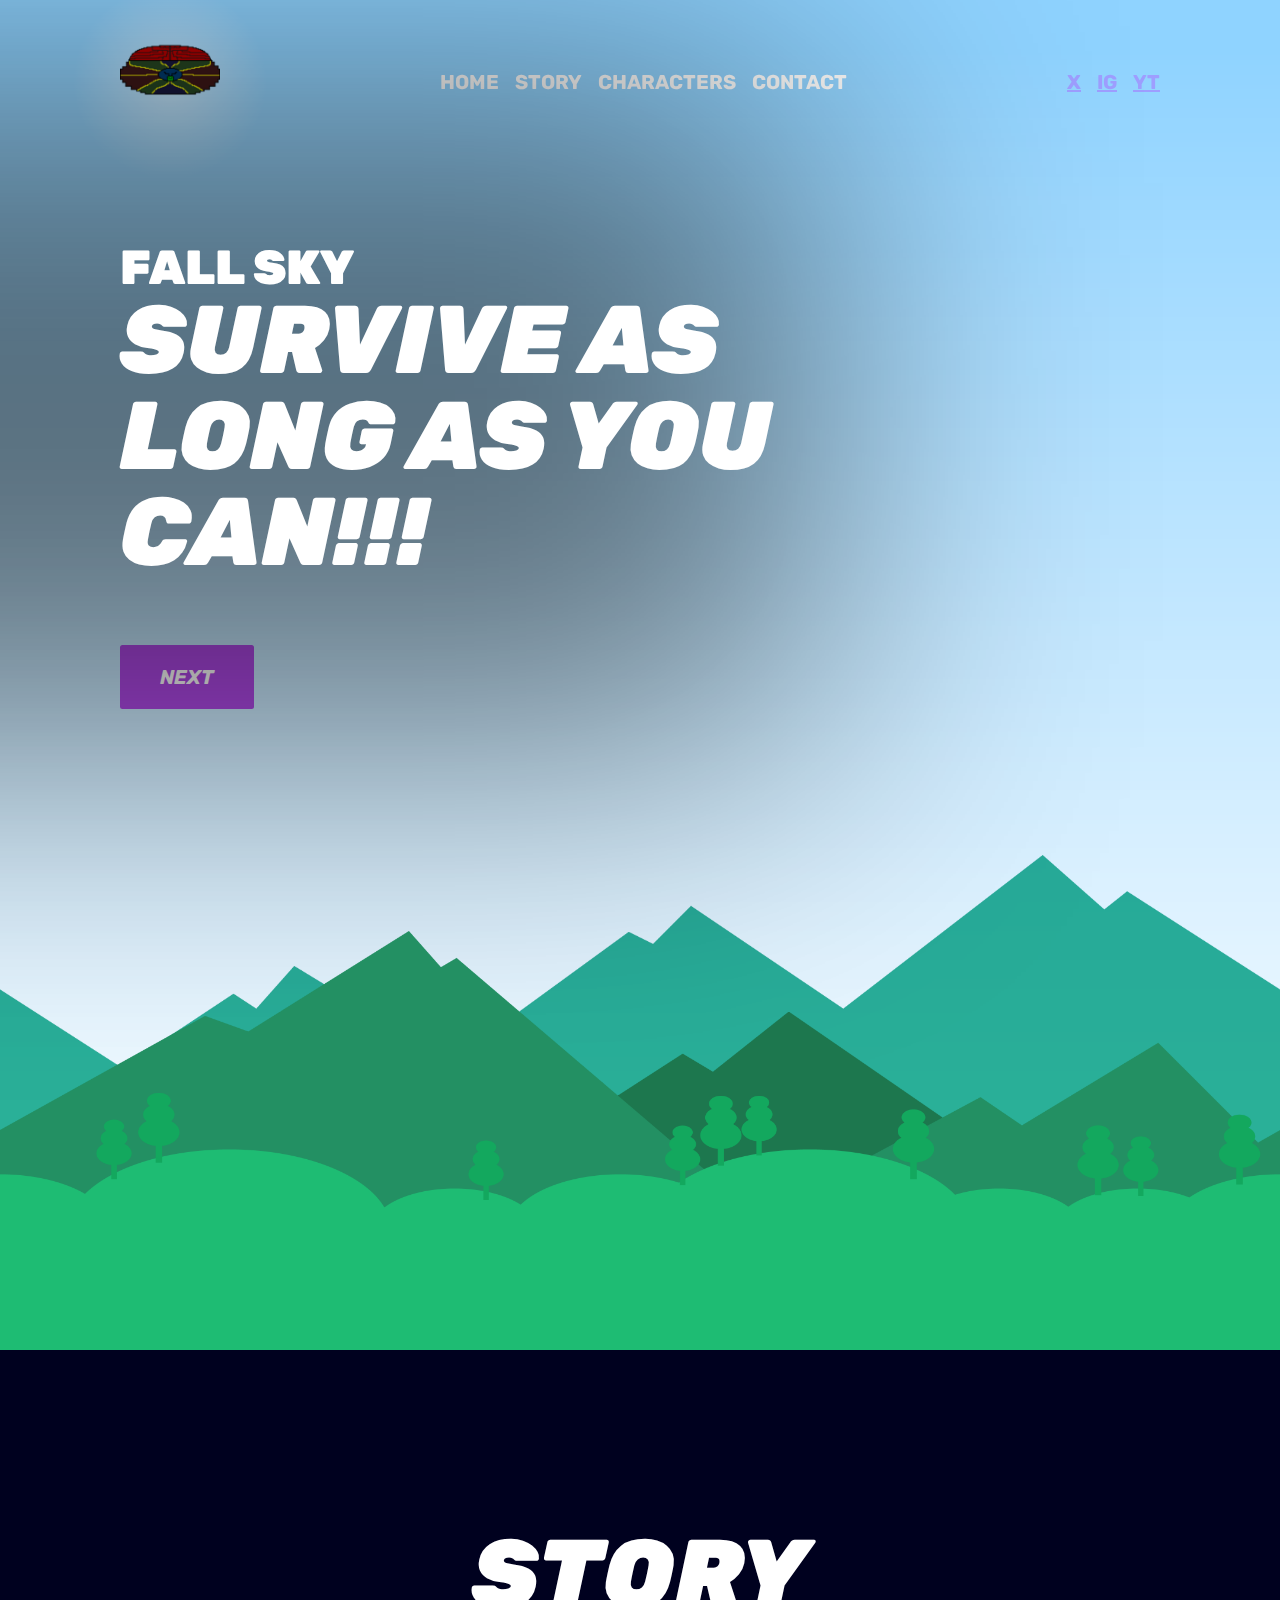
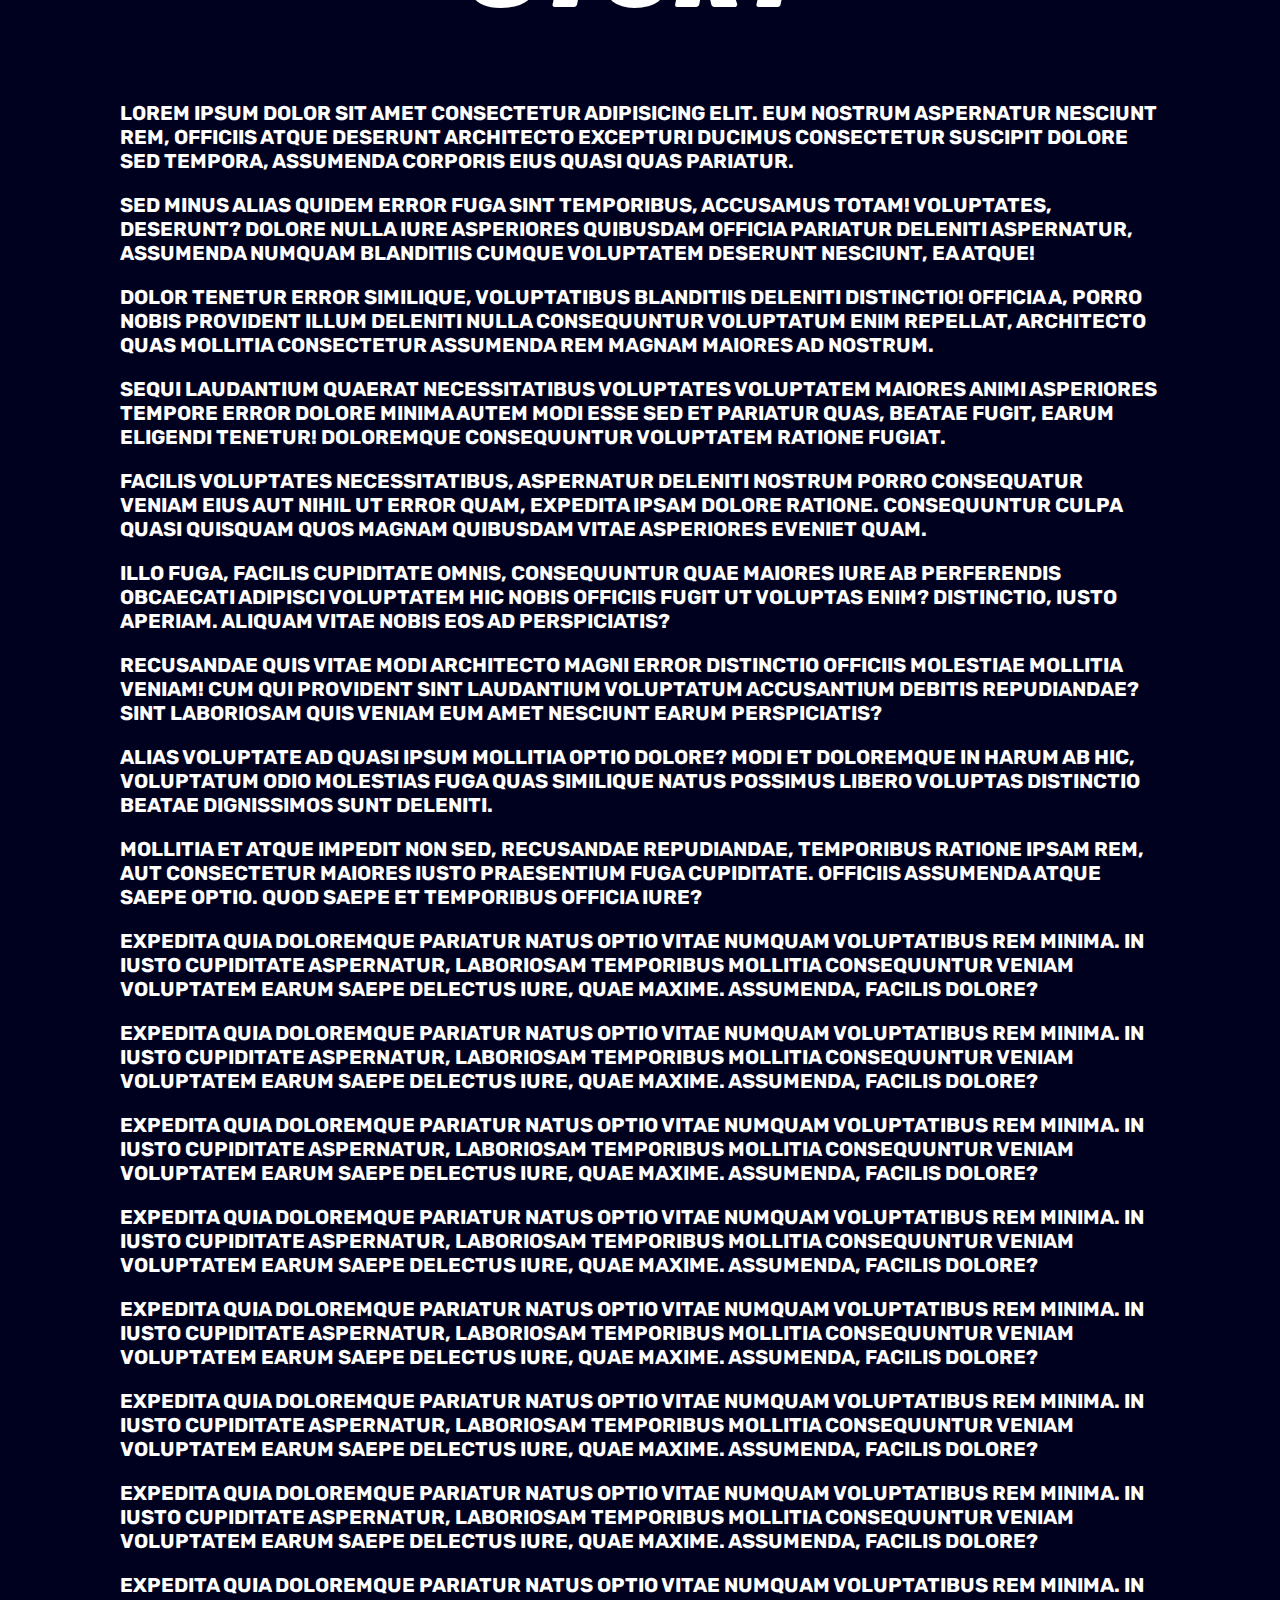
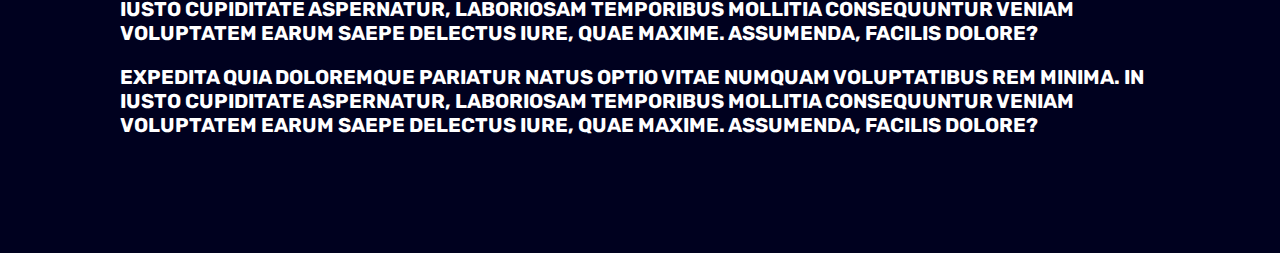
==== index.html @ 17afbb1c "Primer Commit del Proyecto" ====
<!DOCTYPE html>
<html lang="en">
  <head>
    <meta charset="UTF-8" />
    <link rel="icon" type="image/svg+xml" href="/public/favicon.svg" />
    <meta name="viewport" content="width=device-width, initial-scale=1.0" />
    <script src="/main.js" defer></script>
    <title>Demo title here</title>
    <link rel="preconnect" href="https://fonts.googleapis.com" />
    <link rel="preconnect" href="https://fonts.gstatic.com" crossorigin />
    <link
      href="https://fonts.googleapis.com/css2?family=Rubik:ital,wght@0,700;1,900&display=swap"
      rel="stylesheet"
    />
    <link href="style.css" rel="stylesheet" />
  </head>

  <body>
    <section id="home">
    <div class="parallax">
      
      <header class="primary-header">
        <div class="wrapper">
          <div class="primary-header__inner">
            <div class="logo">
              <img src="/public/assets/Alien-1.png (1).png" alt="" />
            </div>
            <nav class="primary-nav">
              <ul role="list">
                <li><a href="#">HOME</a></li>
                <li><a href="#">STORY</a></li>
                <li><a href="#">CHARACTERS</a></li>
                <li><a href="#">CONTACT</a></li>
              </ul>
            </nav>
            <div class="flex-group" aria-label="social links">
              <a href="#">X</a>
              <a href="#">IG</a>
              <a href="#">YT</a>
            </div>
          </div>
        </div>
      </header>
      <div class="hero">
        <div class="wrapper">
          <h1 class="hero__title">
            <span>FALL SKY</span> Survive as long as you can!!!
          </h1>
          <button class="button">Next</button>
        </div>
      </div>

      <img class="parallax__bg" src="/public/assets/Layer_0.png" alt="" />
      <img
        class="parallax__foreground-back"
        src="/public/assets/Layer_2.png"
        alt=""
      />
      <img
        class="parallax__foreground-front"
        src="/public/assets/Layer_3.png"
        alt=""
      />
    </div>
  </section>
  <section id="story">
    <main class="main-content">
      <div class="wrapper">
        <h2 class="story__title">STORY</h2>
        <p>
          Lorem ipsum dolor sit amet consectetur adipisicing elit. Eum nostrum
          aspernatur nesciunt rem, officiis atque deserunt architecto excepturi
          ducimus consectetur suscipit dolore sed tempora, assumenda corporis
          eius quasi quas pariatur.
        </p>
        <p>
          Sed minus alias quidem error fuga sint temporibus, accusamus totam!
          Voluptates, deserunt? Dolore nulla iure asperiores quibusdam officia
          pariatur deleniti aspernatur, assumenda numquam blanditiis cumque
          voluptatem deserunt nesciunt, ea atque!
        </p>
        <p>
          Dolor tenetur error similique, voluptatibus blanditiis deleniti
          distinctio! Officia a, porro nobis provident illum deleniti nulla
          consequuntur voluptatum enim repellat, architecto quas mollitia
          consectetur assumenda rem magnam maiores ad nostrum.
        </p>
        <p>
          Sequi laudantium quaerat necessitatibus voluptates voluptatem maiores
          animi asperiores tempore error dolore minima autem modi esse sed et
          pariatur quas, beatae fugit, earum eligendi tenetur! Doloremque
          consequuntur voluptatem ratione fugiat.
        </p>
        <p>
          Facilis voluptates necessitatibus, aspernatur deleniti nostrum porro
          consequatur veniam eius aut nihil ut error quam, expedita ipsam dolore
          ratione. Consequuntur culpa quasi quisquam quos magnam quibusdam vitae
          asperiores eveniet quam.
        </p>
        <p>
          Illo fuga, facilis cupiditate omnis, consequuntur quae maiores iure ab
          perferendis obcaecati adipisci voluptatem hic nobis officiis fugit ut
          voluptas enim? Distinctio, iusto aperiam. Aliquam vitae nobis eos ad
          perspiciatis?
        </p>
        <p>
          Recusandae quis vitae modi architecto magni error distinctio officiis
          molestiae mollitia veniam! Cum qui provident sint laudantium
          voluptatum accusantium debitis repudiandae? Sint laboriosam quis
          veniam eum amet nesciunt earum perspiciatis?
        </p>
        <p>
          Alias voluptate ad quasi ipsum mollitia optio dolore? Modi et
          doloremque in harum ab hic, voluptatum odio molestias fuga quas
          similique natus possimus libero voluptas distinctio beatae dignissimos
          sunt deleniti.
        </p>
        <p>
          Mollitia et atque impedit non sed, recusandae repudiandae, temporibus
          ratione ipsam rem, aut consectetur maiores iusto praesentium fuga
          cupiditate. Officiis assumenda atque saepe optio. Quod saepe et
          temporibus officia iure?
        </p>
        <p>
          Expedita quia doloremque pariatur natus optio vitae numquam
          voluptatibus rem minima. In iusto cupiditate aspernatur, laboriosam
          temporibus mollitia consequuntur veniam voluptatem earum saepe
          delectus iure, quae maxime. Assumenda, facilis dolore?
        </p>
        <p>
          Expedita quia doloremque pariatur natus optio vitae numquam
          voluptatibus rem minima. In iusto cupiditate aspernatur, laboriosam
          temporibus mollitia consequuntur veniam voluptatem earum saepe
          delectus iure, quae maxime. Assumenda, facilis dolore?
        </p>
        <p>
          Expedita quia doloremque pariatur natus optio vitae numquam
          voluptatibus rem minima. In iusto cupiditate aspernatur, laboriosam
          temporibus mollitia consequuntur veniam voluptatem earum saepe
          delectus iure, quae maxime. Assumenda, facilis dolore?
        </p>
        <p>
          Expedita quia doloremque pariatur natus optio vitae numquam
          voluptatibus rem minima. In iusto cupiditate aspernatur, laboriosam
          temporibus mollitia consequuntur veniam voluptatem earum saepe
          delectus iure, quae maxime. Assumenda, facilis dolore?
        </p>
        <p>
          Expedita quia doloremque pariatur natus optio vitae numquam
          voluptatibus rem minima. In iusto cupiditate aspernatur, laboriosam
          temporibus mollitia consequuntur veniam voluptatem earum saepe
          delectus iure, quae maxime. Assumenda, facilis dolore?
        </p>
        <p>
          Expedita quia doloremque pariatur natus optio vitae numquam
          voluptatibus rem minima. In iusto cupiditate aspernatur, laboriosam
          temporibus mollitia consequuntur veniam voluptatem earum saepe
          delectus iure, quae maxime. Assumenda, facilis dolore?
        </p>
        <p>
          Expedita quia doloremque pariatur natus optio vitae numquam
          voluptatibus rem minima. In iusto cupiditate aspernatur, laboriosam
          temporibus mollitia consequuntur veniam voluptatem earum saepe
          delectus iure, quae maxime. Assumenda, facilis dolore?
        </p>
        <p>
          Expedita quia doloremque pariatur natus optio vitae numquam
          voluptatibus rem minima. In iusto cupiditate aspernatur, laboriosam
          temporibus mollitia consequuntur veniam voluptatem earum saepe
          delectus iure, quae maxime. Assumenda, facilis dolore?
        </p>
        <p>
          Expedita quia doloremque pariatur natus optio vitae numquam
          voluptatibus rem minima. In iusto cupiditate aspernatur, laboriosam
          temporibus mollitia consequuntur veniam voluptatem earum saepe
          delectus iure, quae maxime. Assumenda, facilis dolore?
        </p>
      </div>
    </main>
  </section>
  <section id="characters"></section>
  <section id="contact"></section>
  <script src="script.js"></script>
  </body>
</html>
---- style.css ----
.parallax {
    /* overflow: hidden; */
    position: relative;
    z-index: 0;
    min-height: 150vh;
    display: grid;
    grid-template-areas: "stack";
  }
  
  .parallax > * {
    grid-area: stack;
    animation: parallax linear;
    animation-timeline: scroll();
  }
  
  .parallax > img {
    width: 100%;
  }
  
  .primary-header,
  .hero {
    --parallax-speed: 10;
    z-index: 10;
  }
  
  .parallax__bg {
    --parallax-speed: -10;
  
    z-index: 1;
    min-height: 100%;
    width: 100%;
    object-fit: cover;
  }
  
  .parallax__dust {
    --parallax-speed: -20;
    z-index: 2;
  }
  
  .parallax__luna {
    --parallax-speed: 50;
    z-index: 3;
  }
  
  .parallax__manny {
    --parallax-speed: 30;
    z-index: 4;
  }
  
  .parallax__jax {
    --parallax-speed: 10;
    z-index: 5;
  }
  
  .parallax__rays {
    --parallax-speed: 50;
    z-index: 3;
  }
  
  .parallax__foreground-front,
  .parallax__foreground-back {
    z-index: 998;
    align-self: end;
  }
  
  .parallax__foreground-back {
    transform: scaleY(1.2);
    transform-origin: bottom;
    mix-blend-mode: hard-light;
  }
  
  .main-content {
    position: relative;
    /* z-index: 1; */
    background: hsl(238, 100%, 6%);
    padding-block: 6rem;
  }
  
  @keyframes parallax {
    to {
      transform: 
        translateY(calc(var(--parallax-speed) * 200px));
    }
  }
  
  /* general styling */
  
  html {
    color-scheme: dark;
  }
  
  body {
    margin: 0;
    font-family: "Rubik", sans-serif;
    font-size: 1.25rem;
    font-weight: 700; /* for demo only */
    text-transform: uppercase; /* for demo only */
    min-height: 300vh; /* for demo only */
  }
  
  img {
    display: block;
    max-width: 100%;
  }
  
  .wrapper {
    width: min(65rem, 100% - 4rem);
    margin-inline: auto;
  }
  
  .flex-group {
    display: flex;
    gap: 1rem;
  }
  
  .button {
    font: inherit;
    font-style: italic;
    text-transform: uppercase;
    background: hsl(279, 75%, 59%);
    padding: 1em 2em;
    border: 0;
    border-radius: 0.125em;
  }
  
  .primary-header {
    padding-block: 2rem;
  }
  
  .primary-header__inner {
    display: flex;
    justify-content: space-between;
    align-items: center;
  }
  
  .primary-nav ul {
    flex: 1;
    list-style: none;
    margin: 0;
    padding: 0;
    display: flex;
    gap: 1rem;
    justify-content: space-between;
  }
  
  .primary-nav a {
    color: white;
    font-weight: 700;
    text-decoration: none;
  }
  
  .logo {
    max-width: 100px;
    position: relative;
  
    &::after {
      content: "";
      position: absolute;
      inset: -3rem;
      z-index: -1;
      background: radial-gradient(hsl(0 0% 100% / 0.5), transparent 70%);
    }
  }
  
  .hero {
    margin-block-start: max(20vh, 8rem);
  }
  
  .hero__title {
    font-size: 6rem;
    max-width: 10ch;
    line-height: 1;
    font-style: italic;
    font-weight: 900;
    position: relative;
    z-index: 1000;
  
    > span {
      font-style: normal;
      font-size: 0.5em;
      display: block;
    }
  
    &::after {
      content: "";
      position: absolute;
      inset: 0;
      background: black;
      z-index: -1;
      scale: 2;
      opacity: 0.5;
      filter: blur(5rem);
      translate: -50%;
    }
  }

  .story__title {
    font-size: 6rem;
    line-height: 1;
    font-style: italic;
    font-weight: 900;
    position: relative;
    text-align: center;
  
    > span {
      font-style: normal;
      font-size: 0.5em;
      display: block;
    }
  
    &::after {
      content: "";
      position: absolute;
      inset: 0;
      background: black;
      z-index: -1;
      scale: 2;
      opacity: 0.5;
      filter: blur(5rem);
      translate: -50%;
    }
  }
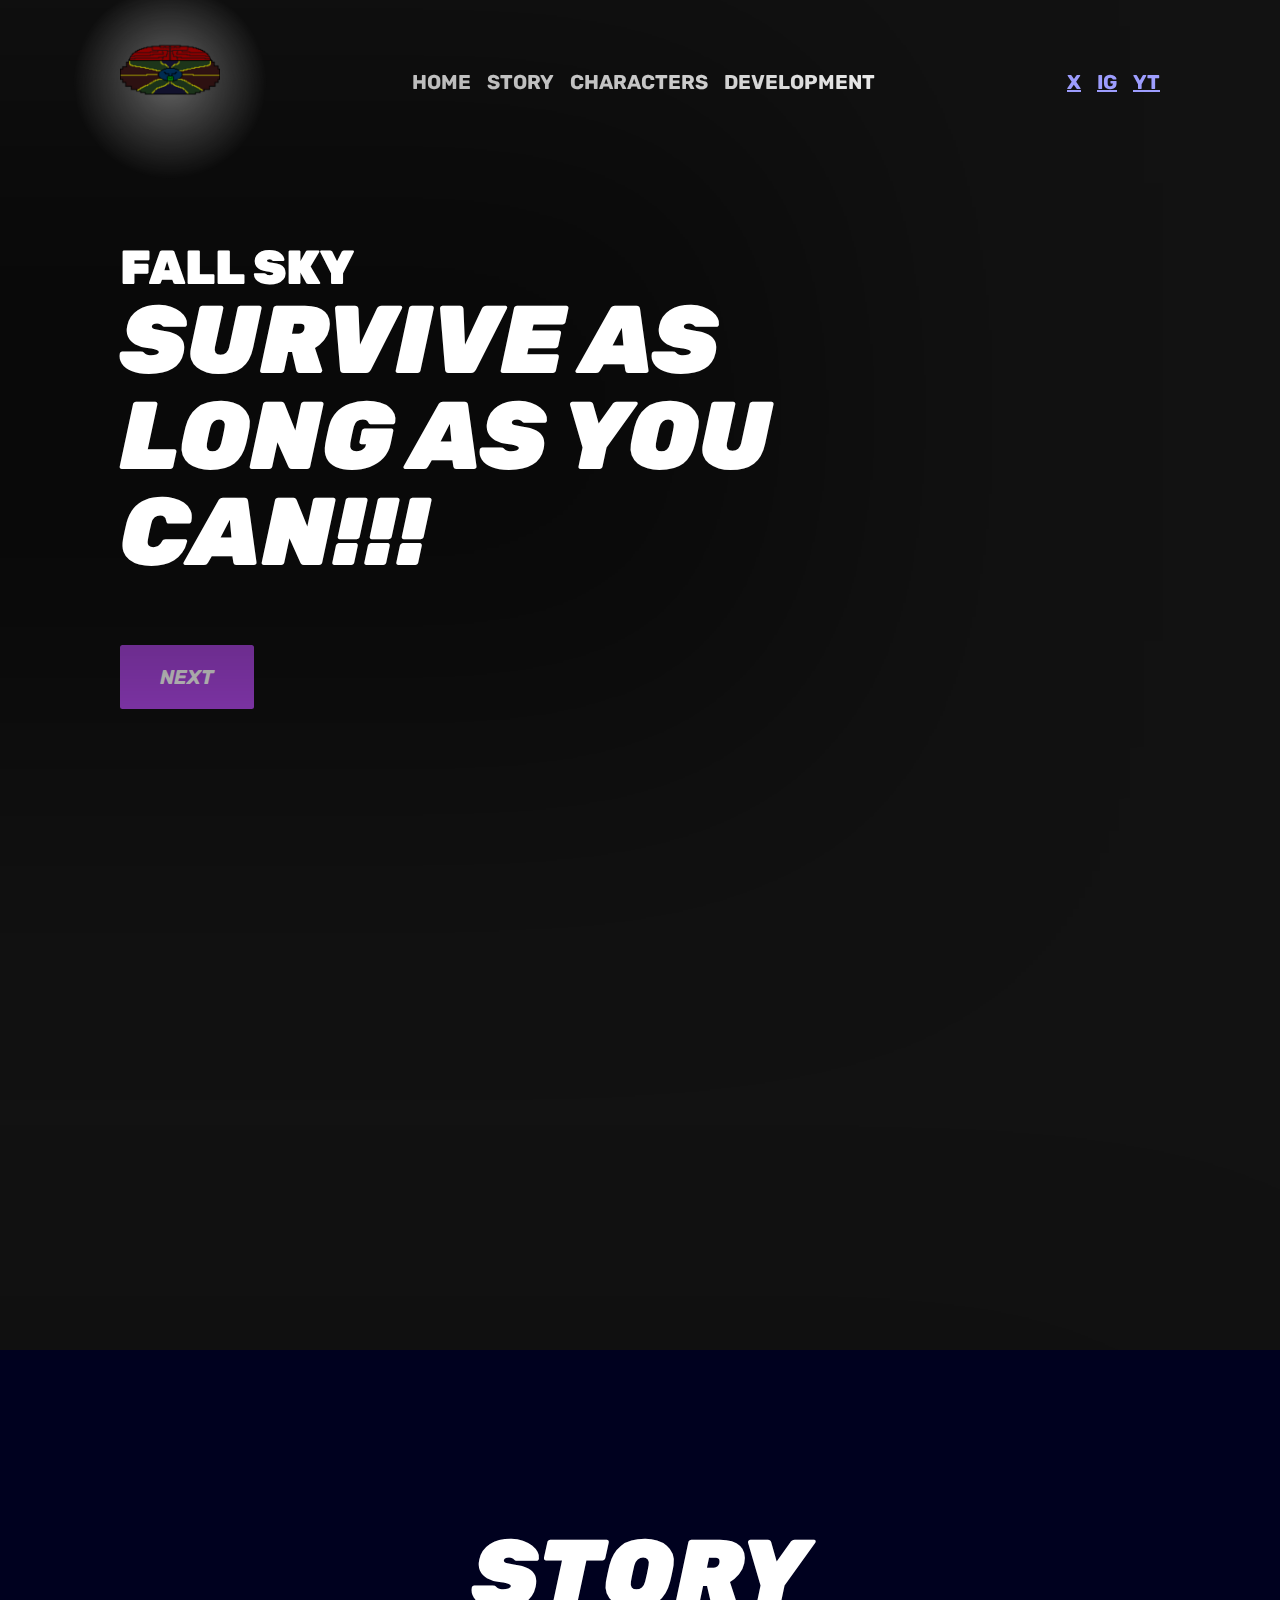
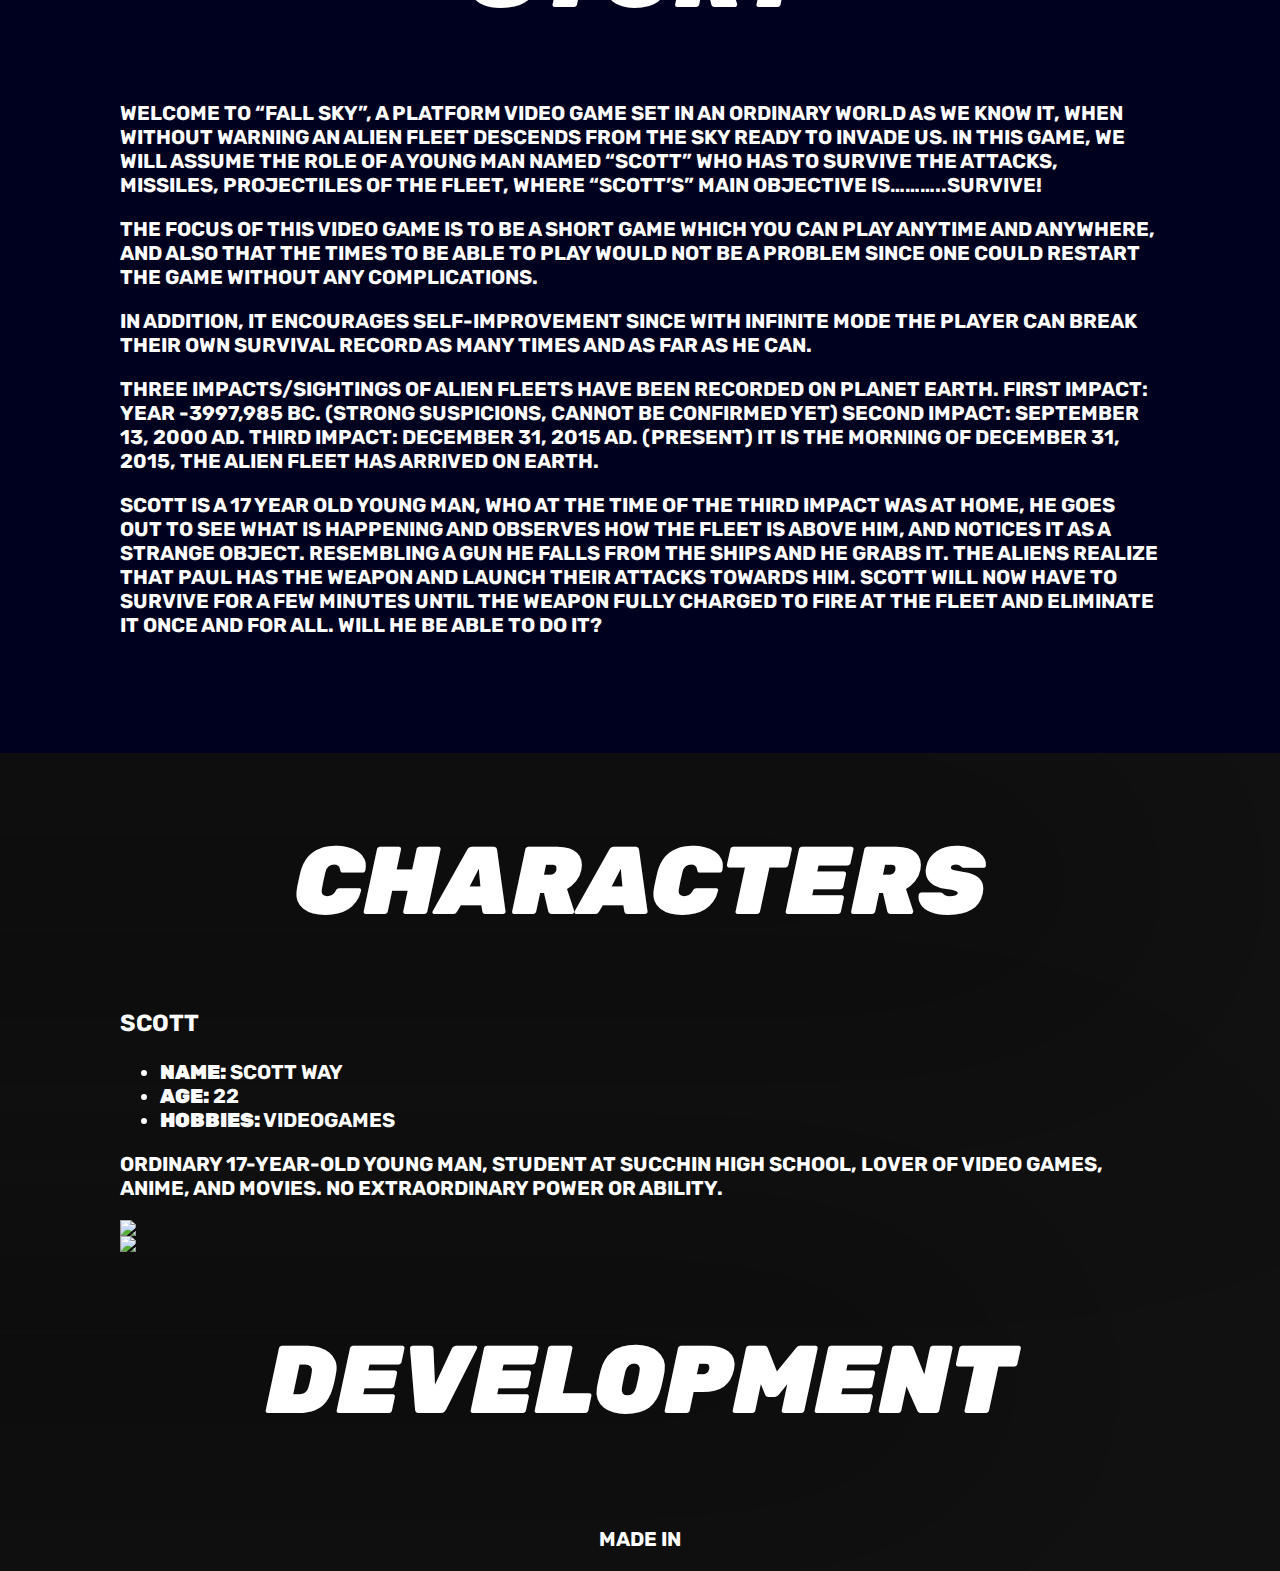
==== commit d4028869: "Cambio de nombre de imagenes de los assets" ====
--- a/index.html
+++ b/index.html
@@ -5,7 +5,7 @@
     <link rel="icon" type="image/svg+xml" href="/public/favicon.svg" />
     <meta name="viewport" content="width=device-width, initial-scale=1.0" />
     <script src="/main.js" defer></script>
-    <title>Demo title here</title>
+    <title>Fall Sky</title>
     <link rel="preconnect" href="https://fonts.googleapis.com" />
     <link rel="preconnect" href="https://fonts.gstatic.com" crossorigin />
     <link
@@ -17,169 +17,141 @@
 
   <body>
     <section id="home">
-    <div class="parallax">
-      
-      <header class="primary-header">
+      <div class="parallax">
+        <header class="primary-header">
+          <div class="wrapper">
+            <div class="primary-header__inner">
+              <div class="logo">
+                <img src="/public/assets/alien-logo.png" alt="" />
+              </div>
+              <nav class="primary-nav">
+                <ul role="list">
+                  <li><a href="#">HOME</a></li>
+                  <li><a href="#">STORY</a></li>
+                  <li><a href="#">CHARACTERS</a></li>
+                  <li><a href="#">DEVELOPMENT</a></li>
+                </ul>
+              </nav>
+              <div class="flex-group" aria-label="social links">
+                <a href="#">X</a>
+                <a href="#">IG</a>
+                <a href="#">YT</a>
+              </div>
+            </div>
+          </div>
+        </header>
+        <div class="hero">
+          <div class="wrapper">
+            <h1 class="hero__title">
+              <span>FALL SKY</span> Survive as long as you can!!!
+            </h1>
+            <button class="button">Next</button>
+          </div>
+        </div>
+
+        <img class="parallax__bg" src="/public/assets/layer_0.png" alt="" />
+        <img
+          class="parallax__foreground-back"
+          src="/public/assets/layer_2.png"
+          alt=""
+        />
+        <img
+          class="parallax__foreground-front"
+          src="/public/assets/layer_3.png"
+          alt=""
+        />
+      </div>
+    </section>
+    <section id="story">
+      <main class="main-content">
         <div class="wrapper">
-          <div class="primary-header__inner">
-            <div class="logo">
-              <img src="/public/assets/Alien-1.png (1).png" alt="" />
+          <h2 class="story__title">STORY</h2>
+          <p>
+            Welcome to “Fall Sky”, a platform video game set in an ordinary
+            world as we know it, when without warning an alien fleet descends
+            from the sky ready to invade us. In this game, we will assume the
+            role of a young man named “Scott” who has to survive the attacks,
+            missiles, projectiles of the fleet, where “Scott’s” main objective
+            is………..SURVIVE!
+          </p>
+          <p>
+            The focus of this video game is to be a short game which you can
+            play anytime and anywhere, and also that the times to be able to
+            play would not be a problem since one could restart the game without
+            any complications.
+          </p>
+          <p>
+            In addition, it encourages self-improvement since with Infinite mode
+            the player can break their own survival record as many times and as
+            far as he can.
+          </p>
+          <p>
+            Three impacts/sightings of alien fleets have been recorded on planet
+            Earth. First impact: Year -3997,985 BC. (Strong suspicions, cannot
+            be confirmed yet) Second impact: September 13, 2000 AD. Third
+            impact: December 31, 2015 AD. (Present) It is the morning of
+            December 31, 2015, the alien fleet has arrived on Earth.
+          </p>
+          <p>
+            Scott is a 17 year old young man, who at the time of the third
+            impact was at home, He goes out to see what is happening and
+            observes how the fleet is above him, and notices it as a strange
+            object. Resembling a gun he falls from the ships and he grabs it.
+            The aliens realize that Paul has the weapon and launch their attacks
+            towards him. Scott will now have to survive for a few minutes until
+            the weapon fully charged to fire at the fleet and eliminate it once
+            and for all. Will he be able to do it?
+          </p>
+        </div>
+      </main>
+    </section>
+    <section id="characters">
+      <main class="main-content2">
+        <div class="wrapper">
+          <h2 class="story__title">CHARACTERS</h2>
+          <div class="carousel">
+            <div class="conteiner">
+              <div class="row">
+                <div class="mytext">
+                  <h3>SCOTT</h3>
+                  <ul>
+                    <li><strong>Name:</strong> Scott Way</li>
+                    <li><strong>Age:</strong> 22</li>
+                    <li><strong>Hobbies:</strong> Videogames</li>
+                  </ul>
+                  <p>
+                    Ordinary 17-year-old young man, student at Succhin High
+                    School, lover of video games, anime, and movies. No
+                    extraordinary power or ability.
+                  </p>
+                </div>
+              </div>
             </div>
-            <nav class="primary-nav">
-              <ul role="list">
-                <li><a href="#">HOME</a></li>
-                <li><a href="#">STORY</a></li>
-                <li><a href="#">CHARACTERS</a></li>
-                <li><a href="#">CONTACT</a></li>
-              </ul>
-            </nav>
-            <div class="flex-group" aria-label="social links">
-              <a href="#">X</a>
-              <a href="#">IG</a>
-              <a href="#">YT</a>
+            <div class="character-wrapper">
+              <div class="character-slide">
+                <div class="card">
+                  <img class="cardImg" src="./public/assets/guy_pixel1.png" />
+                </div>
+              </div>
+              <div class="swiper-slide">
+                <div class="card">
+                  <img class="cardImg" src="./public/assets/alien-pixel.webp" />
+                </div>
+              </div>
             </div>
           </div>
         </div>
-      </header>
-      <div class="hero">
-        <div class="wrapper">
-          <h1 class="hero__title">
-            <span>FALL SKY</span> Survive as long as you can!!!
-          </h1>
-          <button class="button">Next</button>
+      </main>
+    </section>
+    <section id="contact">
+      <main class="main-content3">
+        <div style="display: grid; justify-items: center" class="wrapper">
+          <h2 class="story__title">DEVELOPMENT</h2>
+          <p>MADE IN</p>
+          <img src="./public/assets/unity-logo.png" alt="" />
         </div>
-      </div>
-
-      <img class="parallax__bg" src="/public/assets/Layer_0.png" alt="" />
-      <img
-        class="parallax__foreground-back"
-        src="/public/assets/Layer_2.png"
-        alt=""
-      />
-      <img
-        class="parallax__foreground-front"
-        src="/public/assets/Layer_3.png"
-        alt=""
-      />
-    </div>
-  </section>
-  <section id="story">
-    <main class="main-content">
-      <div class="wrapper">
-        <h2 class="story__title">STORY</h2>
-        <p>
-          Lorem ipsum dolor sit amet consectetur adipisicing elit. Eum nostrum
-          aspernatur nesciunt rem, officiis atque deserunt architecto excepturi
-          ducimus consectetur suscipit dolore sed tempora, assumenda corporis
-          eius quasi quas pariatur.
-        </p>
-        <p>
-          Sed minus alias quidem error fuga sint temporibus, accusamus totam!
-          Voluptates, deserunt? Dolore nulla iure asperiores quibusdam officia
-          pariatur deleniti aspernatur, assumenda numquam blanditiis cumque
-          voluptatem deserunt nesciunt, ea atque!
-        </p>
-        <p>
-          Dolor tenetur error similique, voluptatibus blanditiis deleniti
-          distinctio! Officia a, porro nobis provident illum deleniti nulla
-          consequuntur voluptatum enim repellat, architecto quas mollitia
-          consectetur assumenda rem magnam maiores ad nostrum.
-        </p>
-        <p>
-          Sequi laudantium quaerat necessitatibus voluptates voluptatem maiores
-          animi asperiores tempore error dolore minima autem modi esse sed et
-          pariatur quas, beatae fugit, earum eligendi tenetur! Doloremque
-          consequuntur voluptatem ratione fugiat.
-        </p>
-        <p>
-          Facilis voluptates necessitatibus, aspernatur deleniti nostrum porro
-          consequatur veniam eius aut nihil ut error quam, expedita ipsam dolore
-          ratione. Consequuntur culpa quasi quisquam quos magnam quibusdam vitae
-          asperiores eveniet quam.
-        </p>
-        <p>
-          Illo fuga, facilis cupiditate omnis, consequuntur quae maiores iure ab
-          perferendis obcaecati adipisci voluptatem hic nobis officiis fugit ut
-          voluptas enim? Distinctio, iusto aperiam. Aliquam vitae nobis eos ad
-          perspiciatis?
-        </p>
-        <p>
-          Recusandae quis vitae modi architecto magni error distinctio officiis
-          molestiae mollitia veniam! Cum qui provident sint laudantium
-          voluptatum accusantium debitis repudiandae? Sint laboriosam quis
-          veniam eum amet nesciunt earum perspiciatis?
-        </p>
-        <p>
-          Alias voluptate ad quasi ipsum mollitia optio dolore? Modi et
-          doloremque in harum ab hic, voluptatum odio molestias fuga quas
-          similique natus possimus libero voluptas distinctio beatae dignissimos
-          sunt deleniti.
-        </p>
-        <p>
-          Mollitia et atque impedit non sed, recusandae repudiandae, temporibus
-          ratione ipsam rem, aut consectetur maiores iusto praesentium fuga
-          cupiditate. Officiis assumenda atque saepe optio. Quod saepe et
-          temporibus officia iure?
-        </p>
-        <p>
-          Expedita quia doloremque pariatur natus optio vitae numquam
-          voluptatibus rem minima. In iusto cupiditate aspernatur, laboriosam
-          temporibus mollitia consequuntur veniam voluptatem earum saepe
-          delectus iure, quae maxime. Assumenda, facilis dolore?
-        </p>
-        <p>
-          Expedita quia doloremque pariatur natus optio vitae numquam
-          voluptatibus rem minima. In iusto cupiditate aspernatur, laboriosam
-          temporibus mollitia consequuntur veniam voluptatem earum saepe
-          delectus iure, quae maxime. Assumenda, facilis dolore?
-        </p>
-        <p>
-          Expedita quia doloremque pariatur natus optio vitae numquam
-          voluptatibus rem minima. In iusto cupiditate aspernatur, laboriosam
-          temporibus mollitia consequuntur veniam voluptatem earum saepe
-          delectus iure, quae maxime. Assumenda, facilis dolore?
-        </p>
-        <p>
-          Expedita quia doloremque pariatur natus optio vitae numquam
-          voluptatibus rem minima. In iusto cupiditate aspernatur, laboriosam
-          temporibus mollitia consequuntur veniam voluptatem earum saepe
-          delectus iure, quae maxime. Assumenda, facilis dolore?
-        </p>
-        <p>
-          Expedita quia doloremque pariatur natus optio vitae numquam
-          voluptatibus rem minima. In iusto cupiditate aspernatur, laboriosam
-          temporibus mollitia consequuntur veniam voluptatem earum saepe
-          delectus iure, quae maxime. Assumenda, facilis dolore?
-        </p>
-        <p>
-          Expedita quia doloremque pariatur natus optio vitae numquam
-          voluptatibus rem minima. In iusto cupiditate aspernatur, laboriosam
-          temporibus mollitia consequuntur veniam voluptatem earum saepe
-          delectus iure, quae maxime. Assumenda, facilis dolore?
-        </p>
-        <p>
-          Expedita quia doloremque pariatur natus optio vitae numquam
-          voluptatibus rem minima. In iusto cupiditate aspernatur, laboriosam
-          temporibus mollitia consequuntur veniam voluptatem earum saepe
-          delectus iure, quae maxime. Assumenda, facilis dolore?
-        </p>
-        <p>
-          Expedita quia doloremque pariatur natus optio vitae numquam
-          voluptatibus rem minima. In iusto cupiditate aspernatur, laboriosam
-          temporibus mollitia consequuntur veniam voluptatem earum saepe
-          delectus iure, quae maxime. Assumenda, facilis dolore?
-        </p>
-        <p>
-          Expedita quia doloremque pariatur natus optio vitae numquam
-          voluptatibus rem minima. In iusto cupiditate aspernatur, laboriosam
-          temporibus mollitia consequuntur veniam voluptatem earum saepe
-          delectus iure, quae maxime. Assumenda, facilis dolore?
-        </p>
-      </div>
-    </main>
-  </section>
-  <section id="characters"></section>
-  <section id="contact"></section>
-  <script src="script.js"></script>
+      </main>
+    </section>
+    <script src="script.js"></script>
   </body>
 </html>
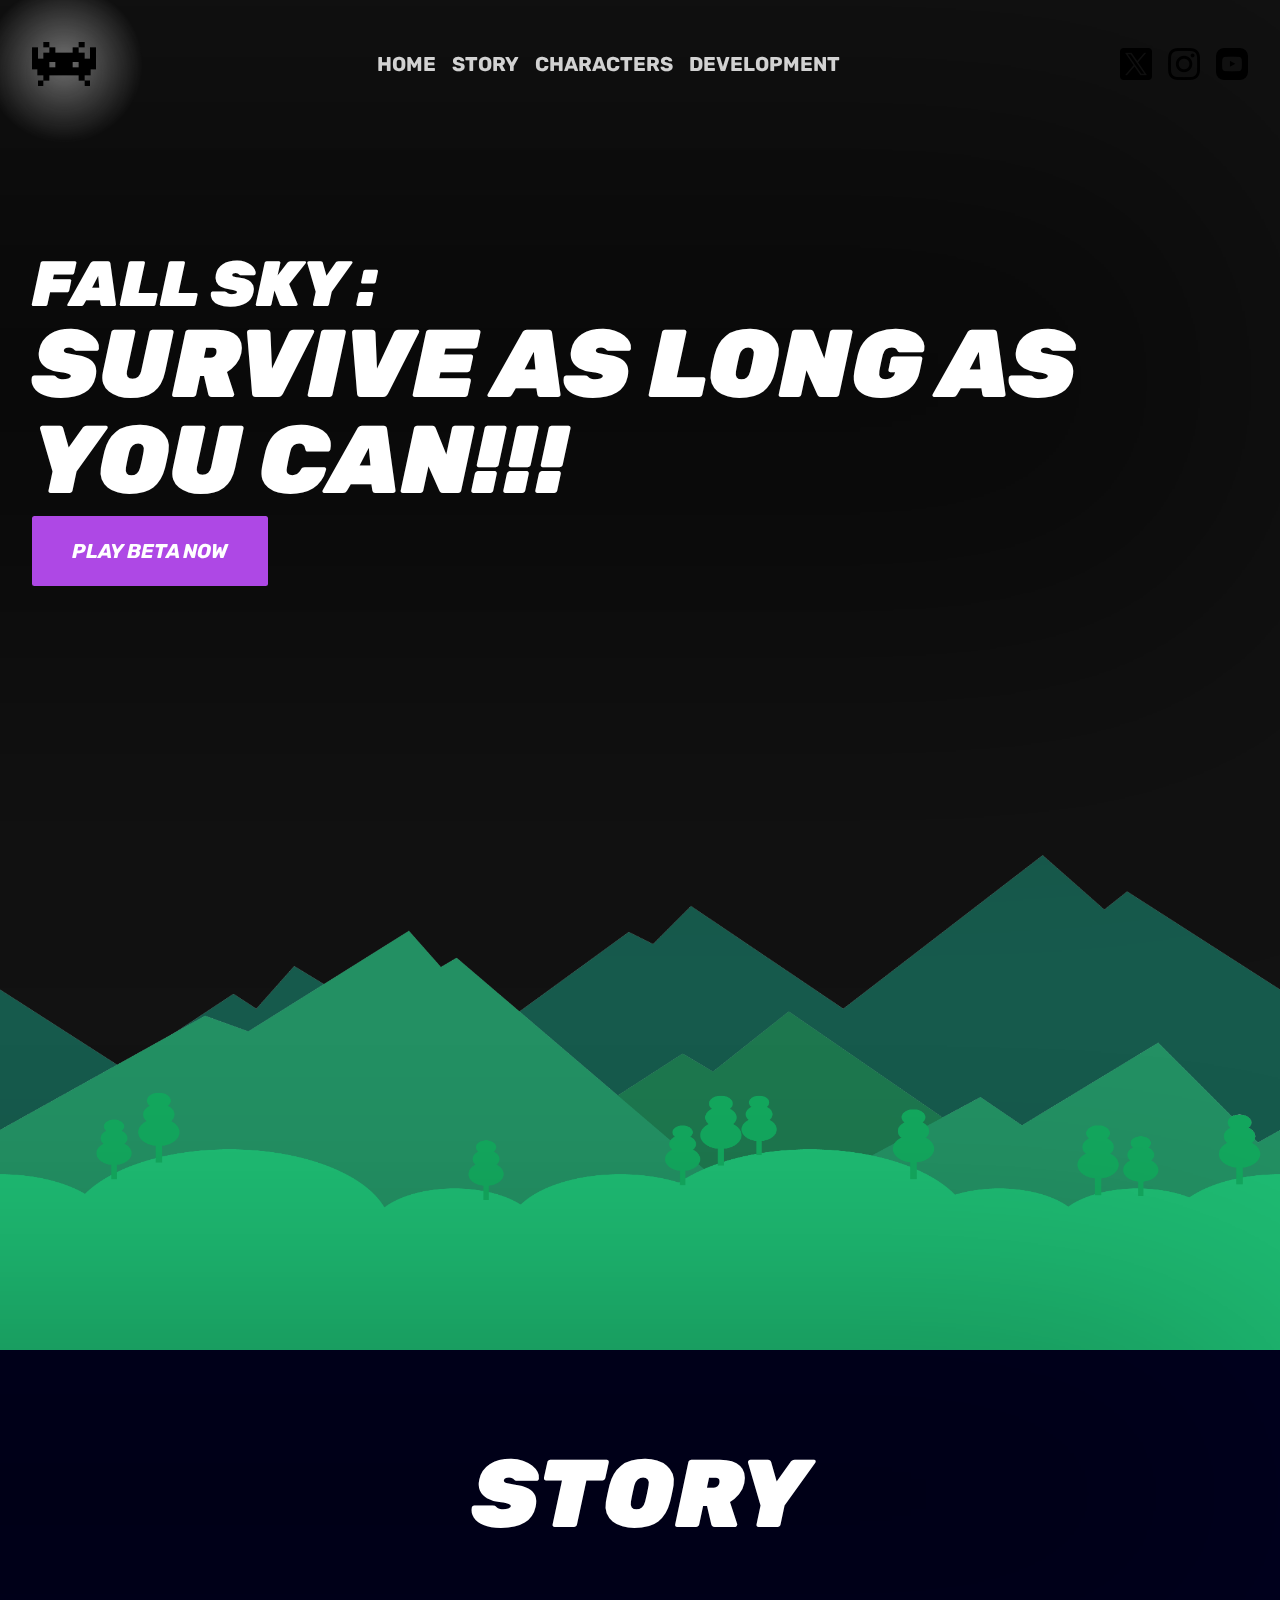
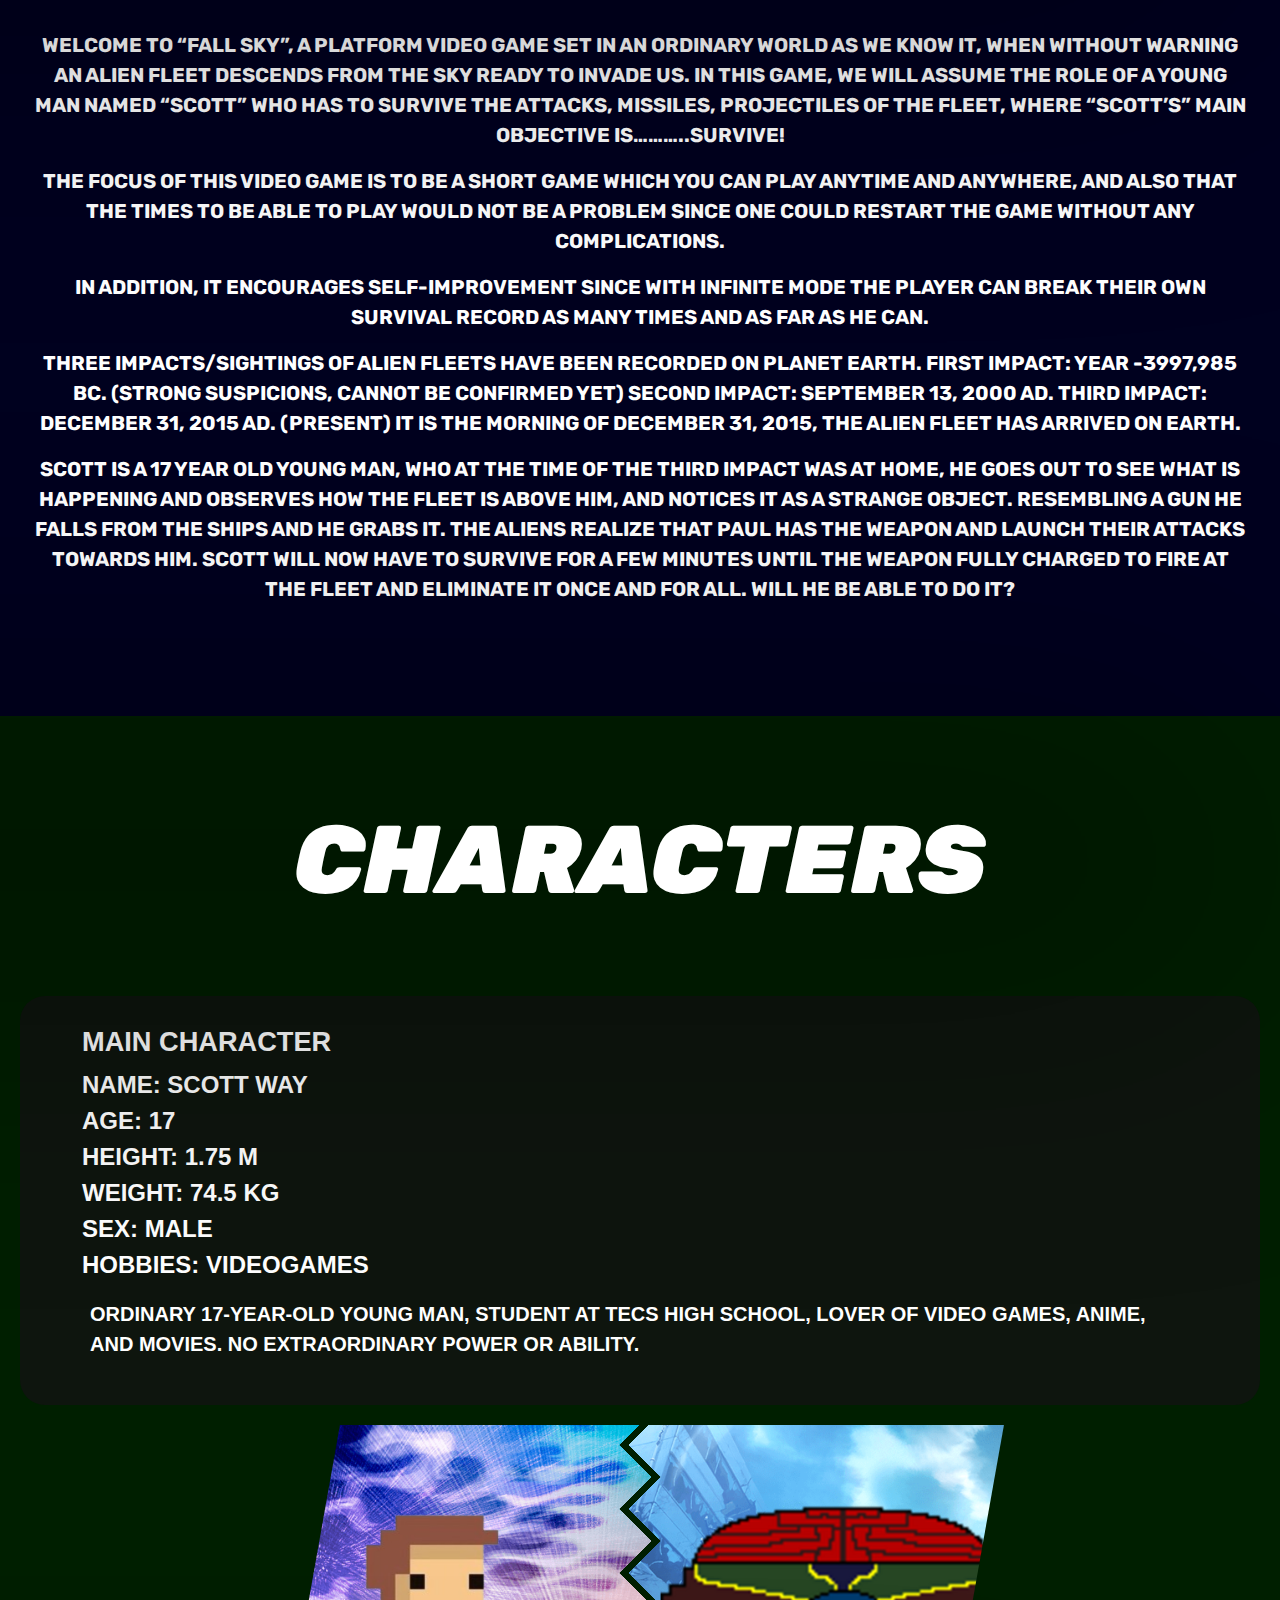
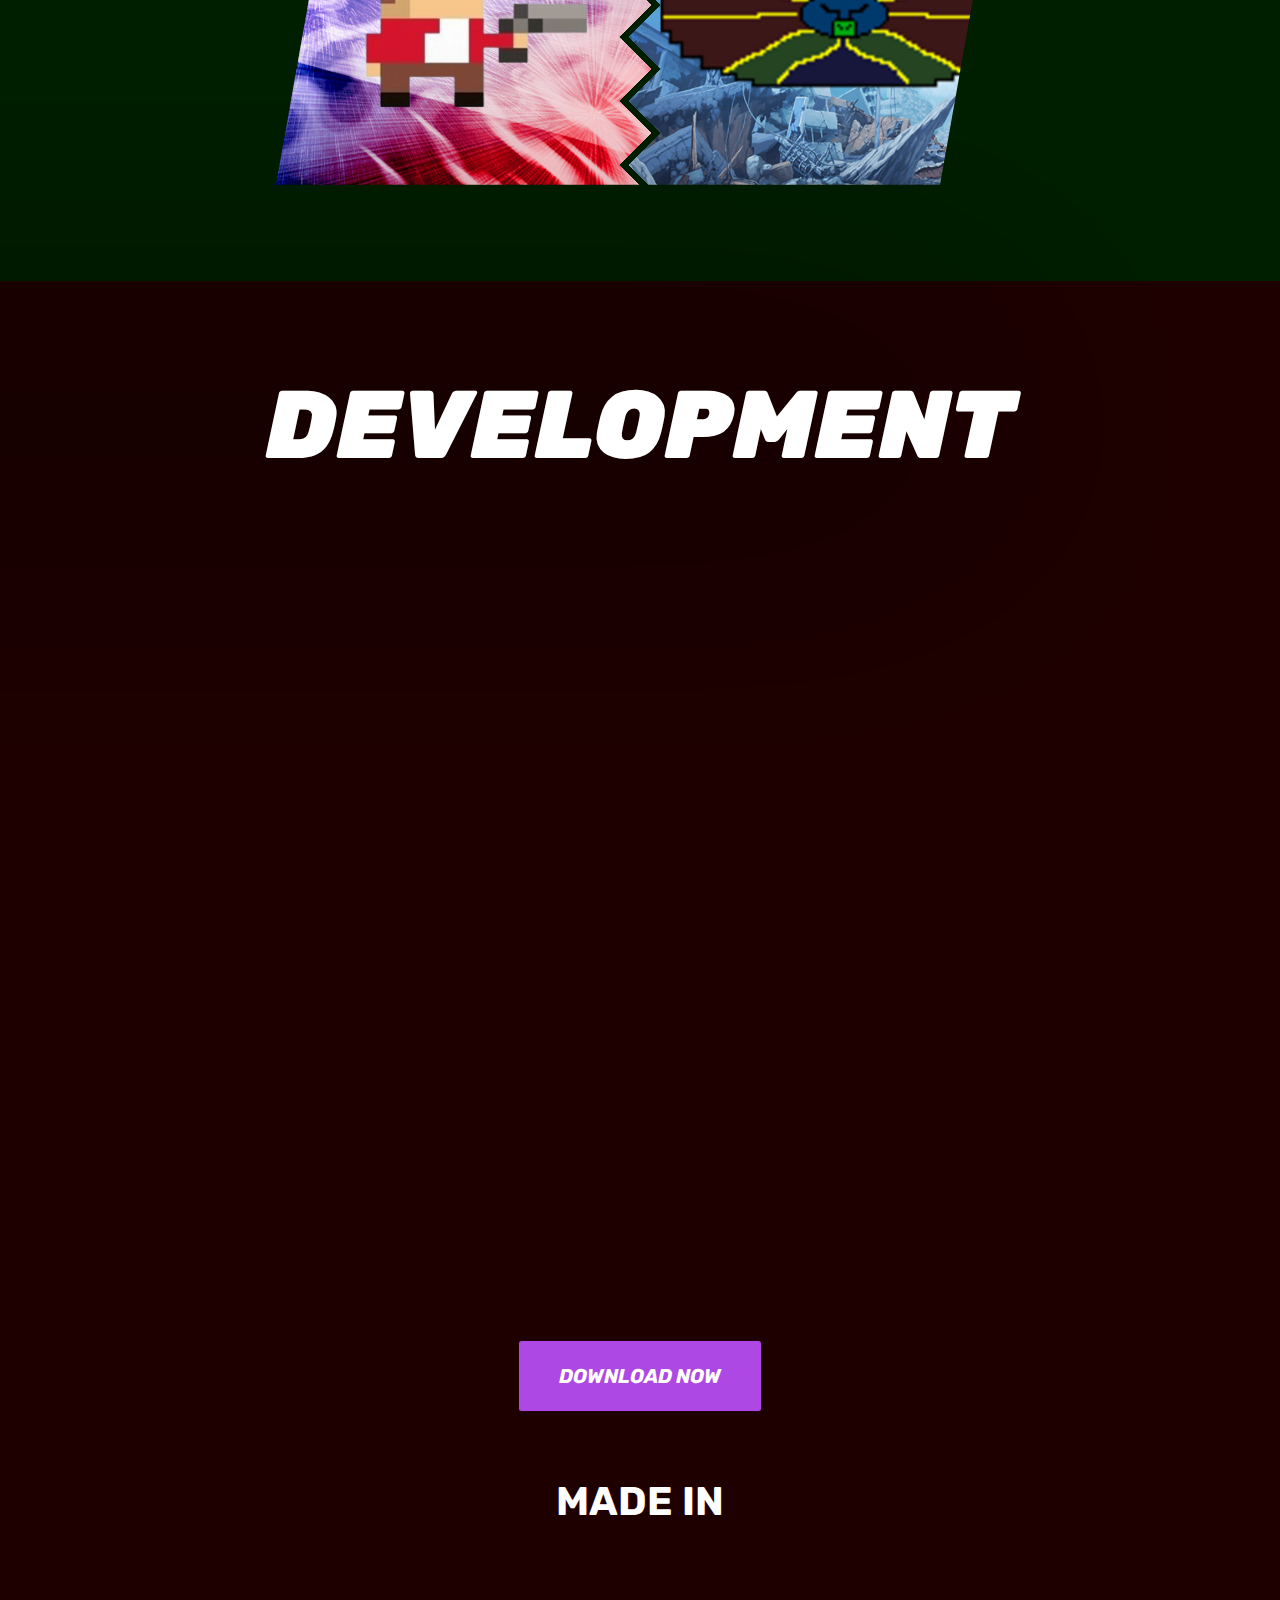
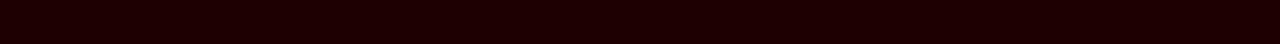
==== commit b859e11a: "Cambios Realizados en la Pagina" ====
--- a/index.html
+++ b/index.html
@@ -8,6 +8,18 @@
     <title>Fall Sky</title>
     <link rel="preconnect" href="https://fonts.googleapis.com" />
     <link rel="preconnect" href="https://fonts.gstatic.com" crossorigin />
+    <link
+      rel="icon"
+      type="image/png"
+      sizes="196x196"
+      href="./public/assets/logo-fall-sky2.png"
+    />
+    <link
+      href="https://cdn.jsdelivr.net/npm/bootstrap@5.3.3/dist/css/bootstrap.min.css"
+      rel="stylesheet"
+      integrity="sha384-QWTKZyjpPEjISv5WaRU9OFeRpok6YctnYmDr5pNlyT2bRjXh0JMhjY6hW+ALEwIH"
+      crossorigin="anonymous"
+    />
     <link
       href="https://fonts.googleapis.com/css2?family=Rubik:ital,wght@0,700;1,900&display=swap"
       rel="stylesheet"
@@ -22,20 +34,26 @@
           <div class="wrapper">
             <div class="primary-header__inner">
               <div class="logo">
-                <img src="/public/assets/alien-logo.png" alt="" />
+                <img src="./public/assets/logo-fall-sky2.png" alt="" />
               </div>
               <nav class="primary-nav">
                 <ul role="list">
-                  <li><a href="#">HOME</a></li>
-                  <li><a href="#">STORY</a></li>
-                  <li><a href="#">CHARACTERS</a></li>
-                  <li><a href="#">DEVELOPMENT</a></li>
+                  <li><a href="#home">HOME</a></li>
+                  <li><a href="#story">STORY</a></li>
+                  <li><a href="#characters">CHARACTERS</a></li>
+                  <li><a href="#development">DEVELOPMENT</a></li>
                 </ul>
               </nav>
               <div class="flex-group" aria-label="social links">
-                <a href="#">X</a>
-                <a href="#">IG</a>
-                <a href="#">YT</a>
+                <a href="#"
+                  ><img src="./public/assets/twitter-x1.png" alt=""
+                /></a>
+                <a href="#"
+                  ><img src="./public/assets/instagram1.png" alt=""
+                /></a>
+                <a href="https://www.youtube.com/embed/tgbNymZ7vqY"
+                  ><img src="./public/assets/youtube1.png" alt=""
+                /></a>
               </div>
             </div>
           </div>
@@ -43,21 +61,23 @@
         <div class="hero">
           <div class="wrapper">
             <h1 class="hero__title">
-              <span>FALL SKY</span> Survive as long as you can!!!
+              <span>FALL SKY :</span> Survive as long as you can!!!
             </h1>
-            <button class="button">Next</button>
+            <a href="#button-download"
+              ><button class="button">Play Beta Now</button></a
+            >
           </div>
         </div>
 
-        <img class="parallax__bg" src="/public/assets/layer_0.png" alt="" />
+        <img class="parallax__bg" src="./public/assets/layer0.png" alt="" />
         <img
           class="parallax__foreground-back"
-          src="/public/assets/layer_2.png"
+          src="./public/assets/layer2.png"
           alt=""
         />
         <img
           class="parallax__foreground-front"
-          src="/public/assets/layer_3.png"
+          src="./public/assets/layer3.png"
           alt=""
         />
       </div>
@@ -110,48 +130,106 @@
         <div class="wrapper">
           <h2 class="story__title">CHARACTERS</h2>
           <div class="carousel">
-            <div class="conteiner">
+            <div class="container-character active" id="containerA">
               <div class="row">
                 <div class="mytext">
-                  <h3>SCOTT</h3>
+                  <h3>MAIN CHARACTER</h3>
                   <ul>
                     <li><strong>Name:</strong> Scott Way</li>
-                    <li><strong>Age:</strong> 22</li>
+                    <li><strong>Age:</strong> 17</li>
+                    <li><strong>Height:</strong> 1.75 m</li>
+                    <li><strong>Weight:</strong> 74.5 kg</li>
+                    <li><strong>Sex:</strong> Male</li>
                     <li><strong>Hobbies:</strong> Videogames</li>
                   </ul>
                   <p>
-                    Ordinary 17-year-old young man, student at Succhin High
-                    School, lover of video games, anime, and movies. No
-                    extraordinary power or ability.
+                    Ordinary 17-year-old young man, student at Tecs High School,
+                    lover of video games, anime, and movies. No extraordinary
+                    power or ability.
                   </p>
                 </div>
               </div>
             </div>
-            <div class="character-wrapper">
-              <div class="character-slide">
+            <div class="container-character" id="containerB">
+              <div class="row">
+                <div class="mytext">
+                  <h3>VILLAIN</h3>
+                  <ul>
+                    <li><strong>Name:</strong> MR. P</li>
+                    <li><strong>Age:</strong> 1,055</li>
+                    <li><strong>Height:</strong> 0.48 m</li>
+                    <li><strong>Weight:</strong> 20.4 kg</li>
+                    <li><strong>Sex:</strong> ?????</li>
+                    <li><strong>Hobbies:</strong> Conquer Worlds</li>
+                  </ul>
+                  <p>
+                    General and fleet commander of the Vandenreich intergalactic
+                    regime.
+                  </p>
+                </div>
+              </div>
+            </div>
+            <div style="display: none" class="character-wrapper">
+              <div
+                class="character-slide"
+                onclick="mostrarContenedor('containerA')"
+              >
                 <div class="card">
                   <img class="cardImg" src="./public/assets/guy_pixel1.png" />
                 </div>
               </div>
-              <div class="swiper-slide">
+              <div
+                class="swiper-slide"
+                onclick="mostrarContenedor('containerB')"
+              >
                 <div class="card">
-                  <img class="cardImg" src="./public/assets/alien-pixel.webp" />
-                </div>
+                  <img class="cardImg" src="./public/assets/alien-logo.png" />
+                </div>
+              </div>
+            </div>
+            <div class="character-wrapper">
+              <div class="gallery">
+                <img
+                  src="./public/assets/Scott-img.png"
+                  alt=""
+                  onclick="mostrarContenedor('containerA')"
+                />
+                <img
+                  src="./public/assets/MrP-img.png"
+                  alt=""
+                  onclick="mostrarContenedor('containerB')"
+                />
               </div>
             </div>
           </div>
         </div>
       </main>
     </section>
-    <section id="contact">
+    <section id="development">
       <main class="main-content3">
         <div style="display: grid; justify-items: center" class="wrapper">
           <h2 class="story__title">DEVELOPMENT</h2>
-          <p>MADE IN</p>
+          <div class="container-frame">
+            <iframe
+              class="responsive-iframe"
+              src="https://www.youtube.com/embed/iT8TSgPAykI?si=81NWkIU95PFqWwWf"
+            ></iframe>
+          </div>
+          <a href="#button-download"
+            ><button class="button" id="button-download">
+              DOWNLOAD NOW
+            </button></a
+          >
+          <p class="develop-p">MADE IN</p>
           <img src="./public/assets/unity-logo.png" alt="" />
         </div>
       </main>
     </section>
     <script src="script.js"></script>
+    <script
+      src="https://cdn.jsdelivr.net/npm/bootstrap@5.3.3/dist/js/bootstrap.bundle.min.js"
+      integrity="sha384-YvpcrYf0tY3lHB60NNkmXc5s9fDVZLESaAA55NDzOxhy9GkcIdslK1eN7N6jIeHz"
+      crossorigin="anonymous"
+    ></script>
   </body>
 </html>
--- a/style.css
+++ b/style.css
@@ -1,223 +1,371 @@
 .parallax {
-    /* overflow: hidden; */
-    position: relative;
-    z-index: 0;
-    min-height: 150vh;
-    display: grid;
-    grid-template-areas: "stack";
-  }
-  
-  .parallax > * {
-    grid-area: stack;
-    animation: parallax linear;
-    animation-timeline: scroll();
-  }
-  
-  .parallax > img {
-    width: 100%;
-  }
-  
-  .primary-header,
-  .hero {
-    --parallax-speed: 10;
-    z-index: 10;
-  }
-  
-  .parallax__bg {
-    --parallax-speed: -10;
-  
-    z-index: 1;
-    min-height: 100%;
-    width: 100%;
-    object-fit: cover;
-  }
-  
-  .parallax__dust {
-    --parallax-speed: -20;
-    z-index: 2;
-  }
-  
-  .parallax__luna {
-    --parallax-speed: 50;
-    z-index: 3;
-  }
-  
-  .parallax__manny {
-    --parallax-speed: 30;
-    z-index: 4;
-  }
-  
-  .parallax__jax {
-    --parallax-speed: 10;
-    z-index: 5;
-  }
-  
-  .parallax__rays {
-    --parallax-speed: 50;
-    z-index: 3;
-  }
-  
-  .parallax__foreground-front,
-  .parallax__foreground-back {
-    z-index: 998;
-    align-self: end;
-  }
-  
-  .parallax__foreground-back {
-    transform: scaleY(1.2);
-    transform-origin: bottom;
-    mix-blend-mode: hard-light;
-  }
-  
-  .main-content {
-    position: relative;
-    /* z-index: 1; */
-    background: hsl(238, 100%, 6%);
-    padding-block: 6rem;
-  }
-  
-  @keyframes parallax {
-    to {
-      transform: 
-        translateY(calc(var(--parallax-speed) * 200px));
-    }
-  }
-  
-  /* general styling */
-  
-  html {
-    color-scheme: dark;
-  }
-  
-  body {
-    margin: 0;
-    font-family: "Rubik", sans-serif;
-    font-size: 1.25rem;
-    font-weight: 700; /* for demo only */
-    text-transform: uppercase; /* for demo only */
-    min-height: 300vh; /* for demo only */
-  }
-  
-  img {
+  /* overflow: hidden; */
+  position: relative;
+  z-index: 0;
+  min-height: 150vh;
+  display: grid;
+  grid-template-areas: "stack";
+}
+
+.parallax > * {
+  grid-area: stack;
+  animation: parallax linear;
+  animation-timeline: scroll();
+}
+
+.parallax > img {
+  width: 100%;
+}
+
+.primary-header,
+.hero {
+  --parallax-speed: 10;
+  z-index: 10;
+}
+
+.parallax__bg {
+  --parallax-speed: -10;
+
+  z-index: 1;
+  min-height: 100%;
+  width: 100%;
+  object-fit: cover;
+}
+
+.parallax__foreground-front,
+.parallax__foreground-back {
+  z-index: 998;
+  align-self: end;
+}
+
+.parallax__foreground-back {
+  transform: scaleY(1.2);
+  transform-origin: bottom;
+  mix-blend-mode: hard-light;
+}
+
+.main-content {
+  position: relative;
+  /* z-index: 1; */
+  background: hsl(238, 100%, 6%);
+  padding-block: 6rem;
+  text-align: center;
+}
+
+h2 {
+  margin-bottom: 5.5rem;
+}
+
+p {
+  font-size: 1.25rem;
+}
+.main-content2 {
+  position: relative;
+  /* z-index: 1; */
+  background: hsl(120, 100%, 6%);
+  padding-block: 6rem;
+}
+.main-content3 {
+  position: relative;
+  /* z-index: 1; */
+  background: hsl(0, 100%, 6%);
+  padding-block: 6rem;
+  text-align: center;
+  display: grid;
+  justify-items: center;
+}
+
+@keyframes parallax {
+  to {
+    transform: translateY(calc(var(--parallax-speed) * 200px));
+  }
+}
+
+/* general styling */
+
+html {
+  color-scheme: dark;
+}
+
+body {
+  margin: 0;
+  font-family: "Rubik", sans-serif;
+  font-size: 1.25rem;
+  font-weight: 700;
+  text-transform: uppercase;
+  min-height: 300vh;
+  color: initial;
+  background-color: initial;
+}
+
+img {
+  display: block;
+  max-width: 100%;
+}
+
+.wrapper {
+  width: min(85rem, 100% - 4rem);
+  margin-inline: auto;
+}
+
+.flex-group {
+  display: flex;
+  gap: 1rem;
+}
+
+.button {
+  font: inherit;
+  font-style: italic;
+  text-transform: uppercase;
+  background: hsl(279, 75%, 59%);
+  padding: 1em 2em;
+  border: 0;
+  border-radius: 0.125em;
+}
+
+.primary-header {
+  padding-block: 2rem;
+}
+
+.primary-header__inner {
+  display: flex;
+  justify-content: space-between;
+  align-items: center;
+}
+
+.primary-nav ul {
+  flex: 1;
+  list-style: none;
+  margin: 0;
+  padding: 0;
+  display: flex;
+  gap: 1rem;
+  justify-content: space-between;
+}
+
+.primary-nav a {
+  color: white;
+  font-weight: 700;
+  text-decoration: none;
+}
+
+.logo {
+  max-width: 100px;
+  position: relative;
+
+  &::after {
+    content: "";
+    position: absolute;
+    inset: -3rem;
+    z-index: -1;
+    background: radial-gradient(hsl(0 0% 100% / 0.5), transparent 70%);
+  }
+}
+
+.hero {
+  margin-block-start: max(28vh, 8rem);
+}
+
+.hero__title {
+  font-size: 6rem;
+  max-width: 100%;
+  line-height: 1;
+  font-style: italic;
+  font-weight: 900;
+  position: relative;
+  /*z-index: 1000;*/
+
+  > span {
+    font-style: italic;
+    font-size: 4rem;
     display: block;
-    max-width: 100%;
-  }
-  
-  .wrapper {
-    width: min(65rem, 100% - 4rem);
-    margin-inline: auto;
-  }
-  
-  .flex-group {
-    display: flex;
-    gap: 1rem;
-  }
-  
-  .button {
-    font: inherit;
-    font-style: italic;
-    text-transform: uppercase;
-    background: hsl(279, 75%, 59%);
-    padding: 1em 2em;
-    border: 0;
-    border-radius: 0.125em;
-  }
-  
-  .primary-header {
-    padding-block: 2rem;
-  }
-  
-  .primary-header__inner {
-    display: flex;
-    justify-content: space-between;
-    align-items: center;
-  }
-  
-  .primary-nav ul {
-    flex: 1;
-    list-style: none;
-    margin: 0;
-    padding: 0;
-    display: flex;
-    gap: 1rem;
-    justify-content: space-between;
-  }
-  
-  .primary-nav a {
-    color: white;
-    font-weight: 700;
-    text-decoration: none;
-  }
-  
-  .logo {
-    max-width: 100px;
-    position: relative;
-  
-    &::after {
-      content: "";
-      position: absolute;
-      inset: -3rem;
-      z-index: -1;
-      background: radial-gradient(hsl(0 0% 100% / 0.5), transparent 70%);
-    }
-  }
-  
-  .hero {
-    margin-block-start: max(20vh, 8rem);
-  }
-  
-  .hero__title {
-    font-size: 6rem;
-    max-width: 10ch;
-    line-height: 1;
-    font-style: italic;
-    font-weight: 900;
-    position: relative;
-    z-index: 1000;
-  
-    > span {
-      font-style: normal;
-      font-size: 0.5em;
-      display: block;
-    }
-  
-    &::after {
-      content: "";
-      position: absolute;
-      inset: 0;
-      background: black;
-      z-index: -1;
-      scale: 2;
-      opacity: 0.5;
-      filter: blur(5rem);
-      translate: -50%;
-    }
-  }
-
+  }
+
+  &::after {
+    content: "";
+    position: absolute;
+    inset: 0;
+    background: black;
+    z-index: -1;
+    scale: 2;
+    opacity: 0.5;
+    filter: blur(5rem);
+    translate: -50%;
+  }
+}
+
+.story__title {
+  text-align: center;
+  font-size: 6rem;
+  max-width: 100%;
+  line-height: 1;
+  font-style: italic;
+  font-weight: 900;
+  position: relative;
+  z-index: 1000;
+
+  > span {
+    font-style: normal;
+    font-size: 0.5em;
+    display: block;
+  }
+
+  &::after {
+    content: "";
+    position: absolute;
+    inset: 0;
+    background: black;
+    z-index: -1;
+    scale: 2;
+    opacity: 0.5;
+    filter: blur(5rem);
+    translate: -50%;
+  }
+}
+/**CHARACTERS SECTION**/
+.card {
+  --bs-card-bg: initial;
+}
+.carousel * {
+  font-family: Nunito, sans-serif;
+}
+
+.carousel .cardImg {
+  width: 100%;
+}
+
+.carousel .character-slide {
+  width: 100%;
+}
+
+.carousel .character-wrapper {
+  width: 100%;
+  display: flex;
+  place-content: center;
+}
+
+.mytext {
+  background: hsl(120, 20%, 7%);
+  border-radius: 25px;
+  padding: 30px;
+  margin-bottom: 20px;
+  display: grid;
+}
+
+.mytext ul {
+  list-style-type: none;
+  font-size: 1.5rem;
+}
+.mytext h3 {
+  padding-left: 32px;
+  font-weight: 900;
+  font-size: 1.7rem;
+}
+.mytext p {
+  padding-left: 40px;
+  padding-right: 40px;
+  font-size: 1.25rem;
+}
+
+.container-character {
+  display: none; /* Ocultar inicialmente los contenedores */
+}
+.container-character.active {
+  display: block;
+}
+
+/*****GALLERY******/
+
+.gallery {
+  --z: 32px; /* control the zig-zag  */
+  --s: 360px; /* control the size */
+  --g: 8px; /* control the gap */
+
+  display: grid;
+  gap: var(--g);
+  width: calc(2 * var(--s) + var(--g));
+  grid-auto-flow: column;
+}
+.gallery > img {
+  width: 0;
+  min-width: calc(100% + var(--z) / 2);
+  height: var(--s);
+  object-fit: cover;
+  -webkit-mask: var(--mask);
+  mask: var(--mask);
+  cursor: pointer;
+  transition: 0.5s;
+}
+.gallery > img:hover {
+  width: calc(var(--s) / 2);
+}
+.gallery > img:first-child {
+  place-self: start;
+  clip-path: polygon(calc(2 * var(--z)) 0, 100% 0, 100% 100%, 0 100%);
+  --mask: conic-gradient(
+      from -135deg at right,
+      #0000,
+      #000 1deg 89deg,
+      #0000 90deg
+    )
+    50%/100% calc(2 * var(--z)) repeat-y;
+}
+.gallery > img:last-child {
+  place-self: end;
+  clip-path: polygon(0 0, 100% 0, calc(100% - 2 * var(--z)) 100%, 0 100%);
+  --mask: conic-gradient(
+      from 45deg at left,
+      #0000,
+      #000 1deg 89deg,
+      #0000 90deg
+    )
+    50% calc(50% - var(--z)) / 100% calc(2 * var(--z)) repeat-y;
+}
+/*
+body {
+  margin: 0;
+  min-height: 100vh;
+  display: grid;
+  place-content: center;
+  background: #A8DBA8;
+}*/
+
+/*****DEVELOPMENT******/
+
+.container-frame {
+  position: relative;
+  width: 100%;
+  overflow: hidden;
+  padding-top: 56.25%; /* 16:9 Aspect Ratio */
+}
+
+.responsive-iframe {
+  position: absolute;
+  top: 0;
+  left: 0;
+  bottom: 0;
+  right: 0;
+  width: 100%;
+  height: 100%;
+  border: none;
+}
+#button-download {
+  margin-top: 40%;
+}
+.develop-p {
+  margin-top: 5%;
+  font-size: 2.5rem;
+}
+
+/*****RESPONSIVE******/
+
+@media only screen and (max-width: 1024px) {
   .story__title {
     font-size: 6rem;
-    line-height: 1;
-    font-style: italic;
-    font-weight: 900;
-    position: relative;
-    text-align: center;
-  
-    > span {
-      font-style: normal;
-      font-size: 0.5em;
-      display: block;
-    }
-  
-    &::after {
-      content: "";
-      position: absolute;
-      inset: 0;
-      background: black;
-      z-index: -1;
-      scale: 2;
-      opacity: 0.5;
-      filter: blur(5rem);
-      translate: -50%;
-    }
-  }
-  +  }
+}
+@media only screen and (max-width: 850px) {
+  .story__title {
+    font-size: 6rem;
+  }
+}
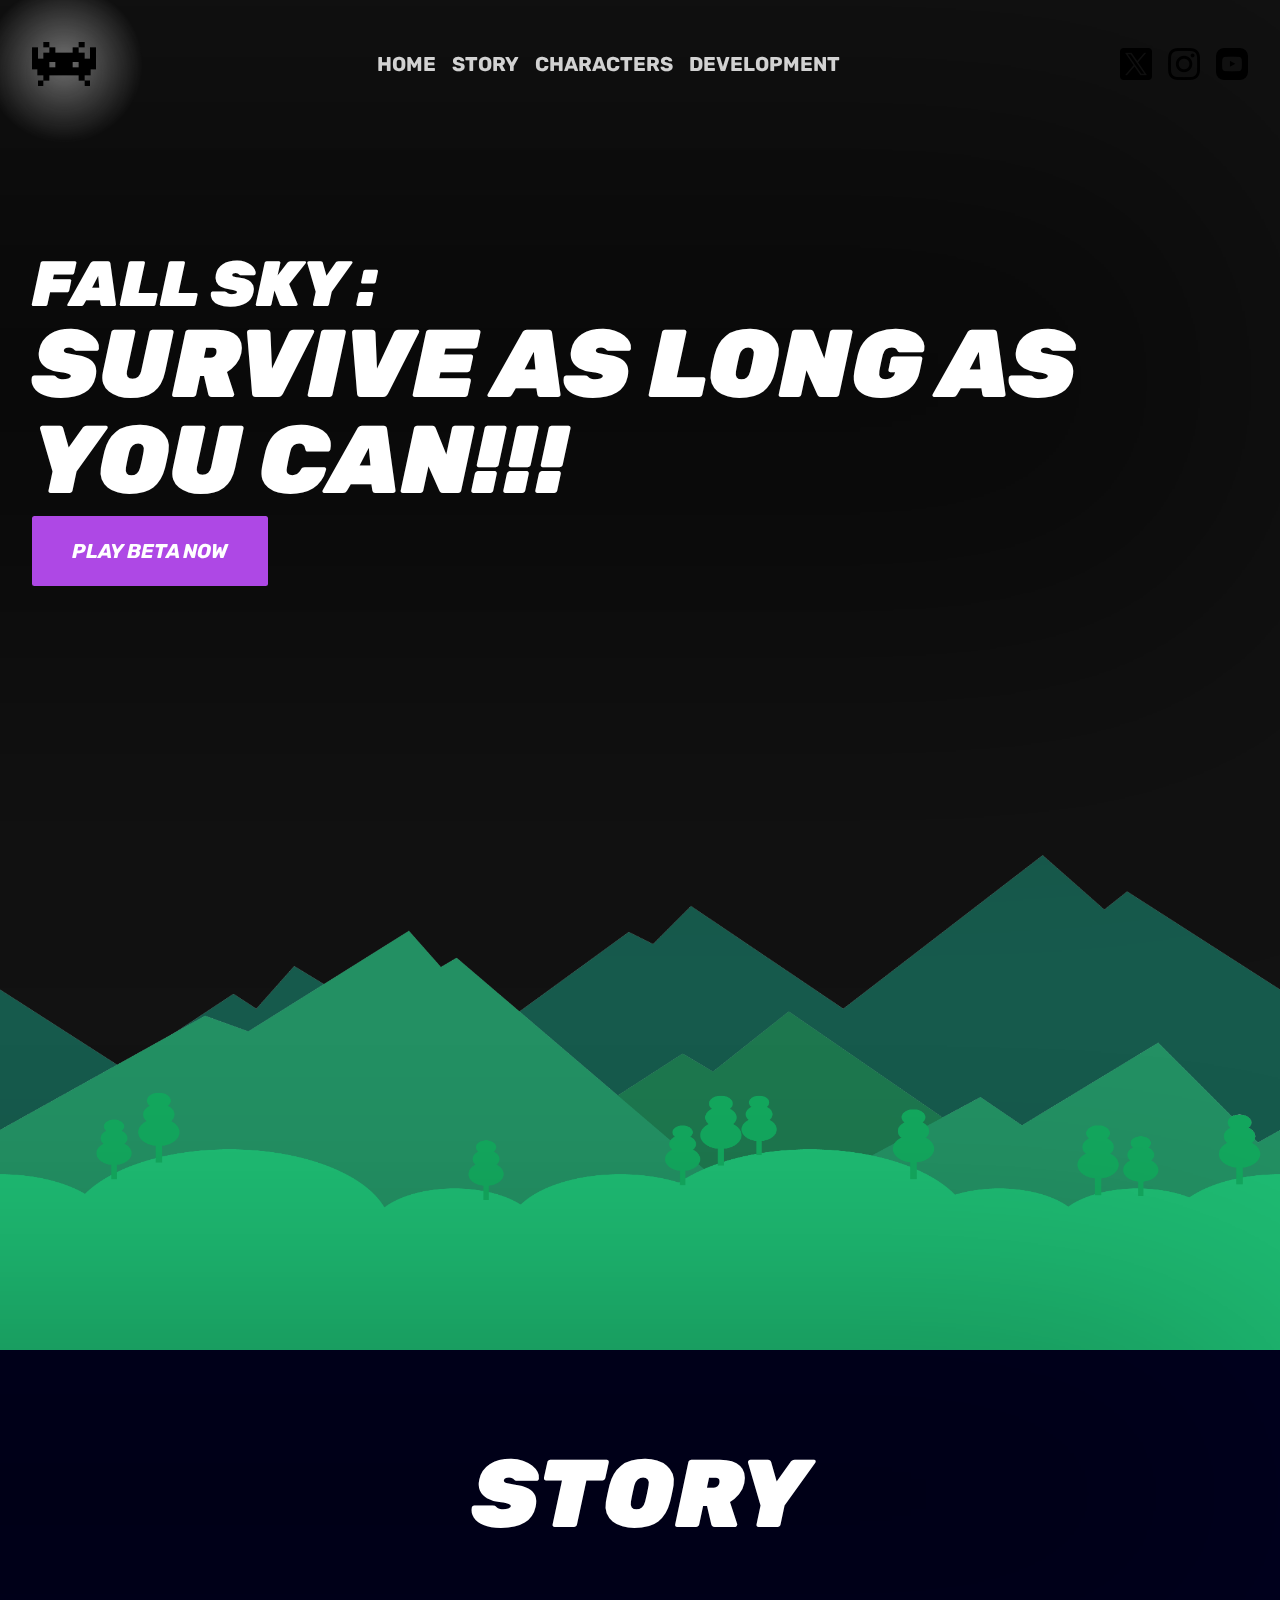
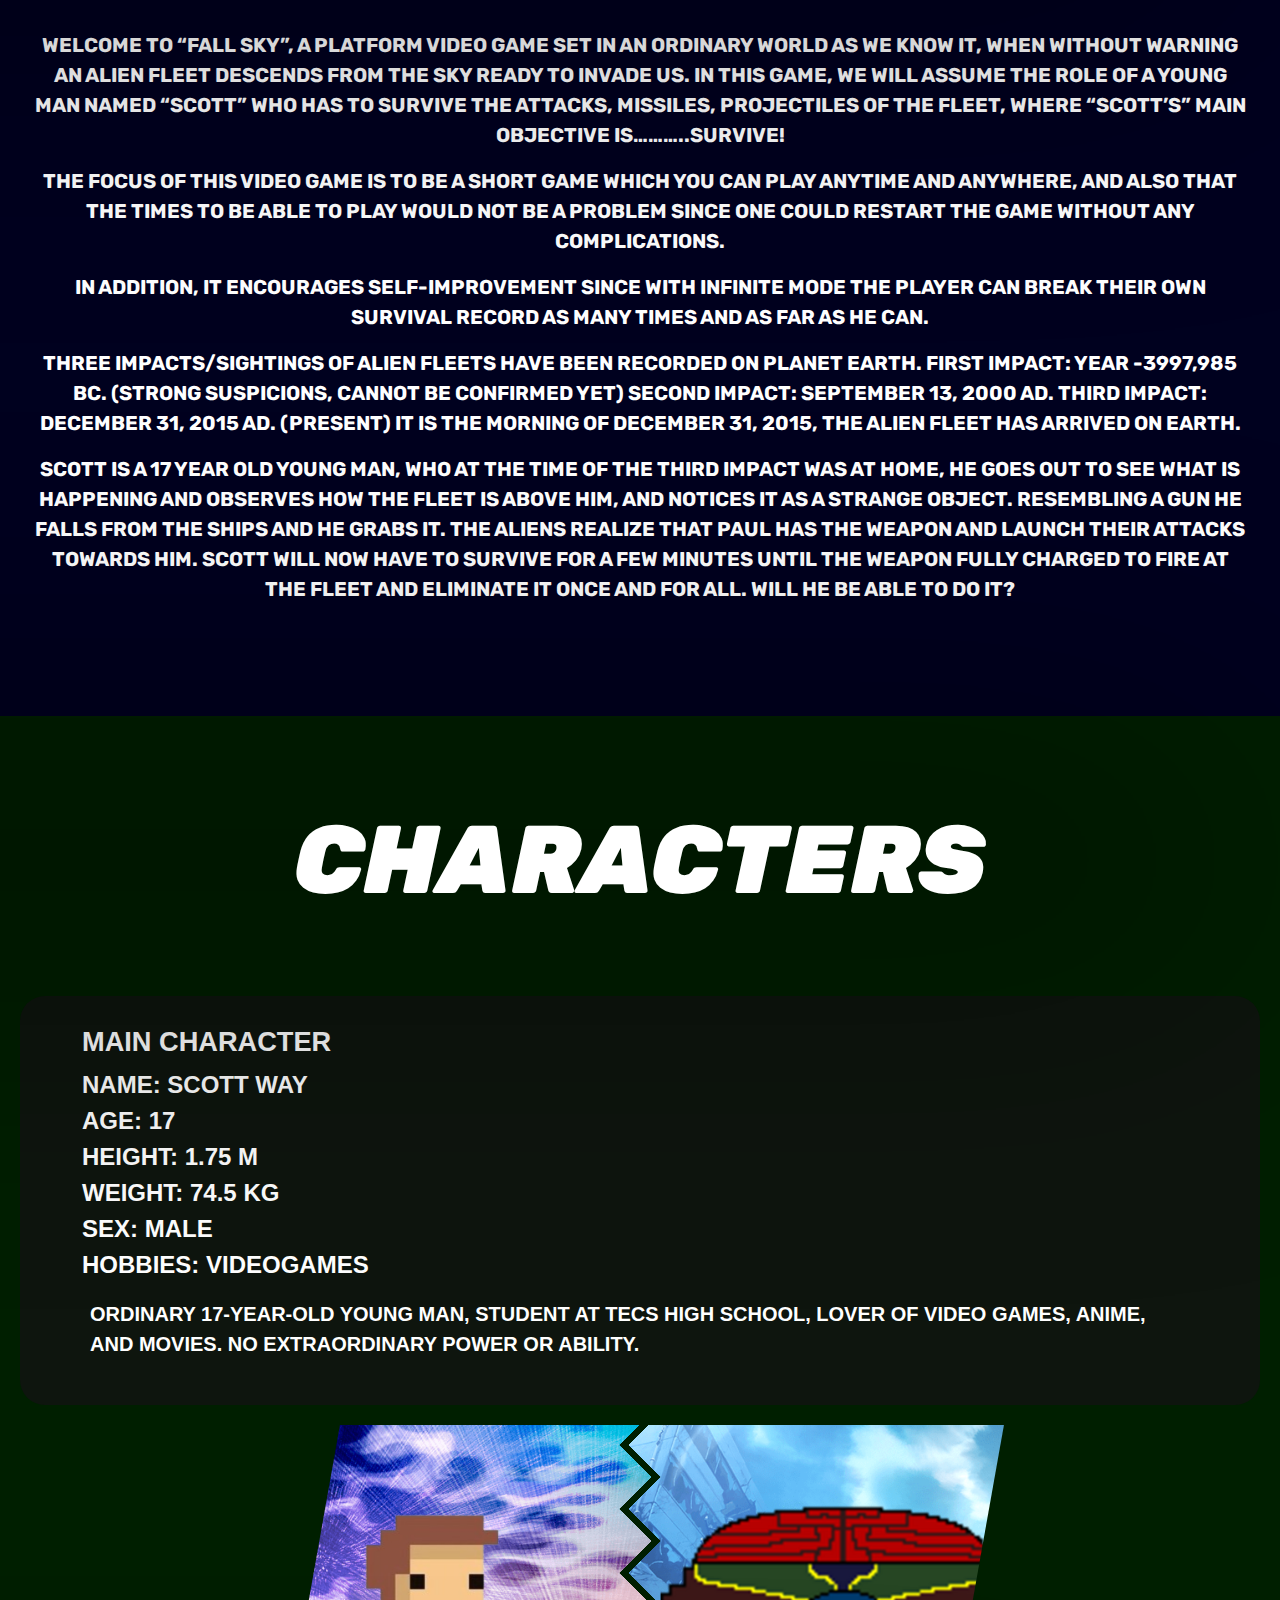
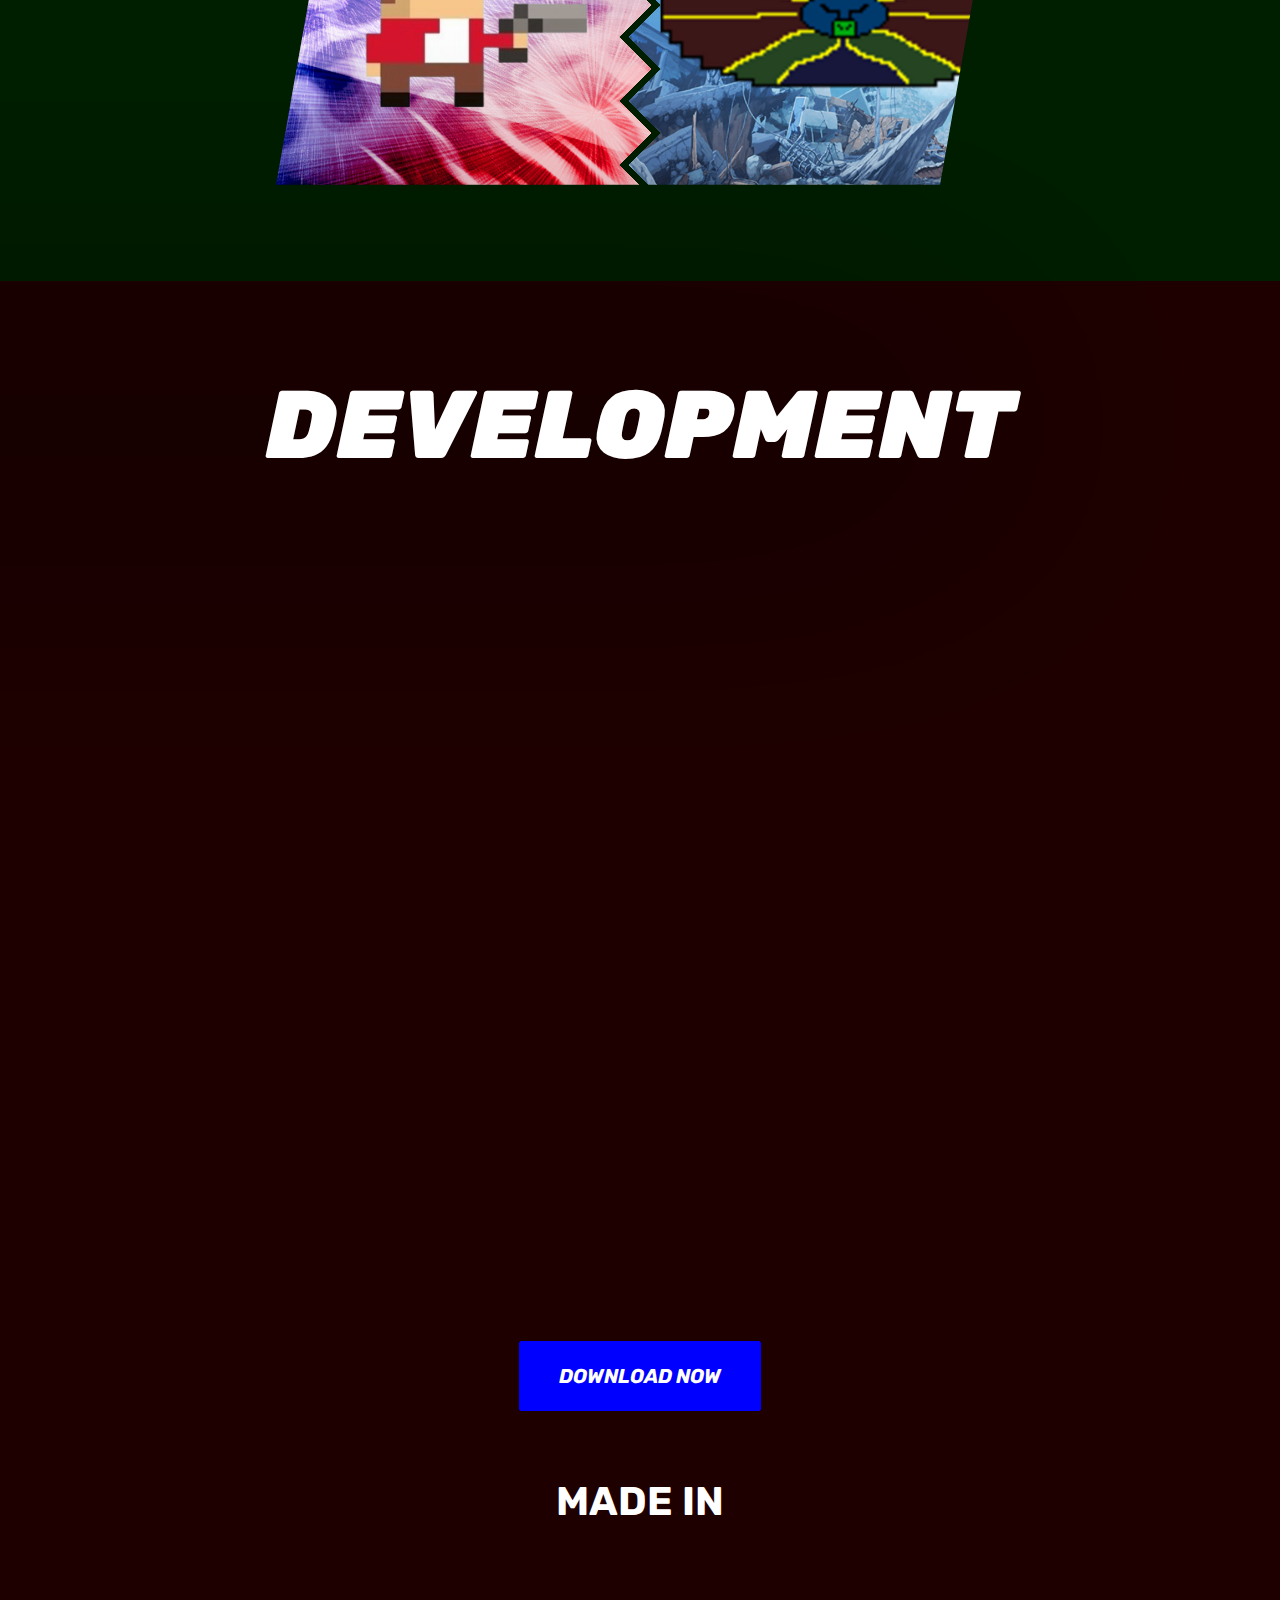
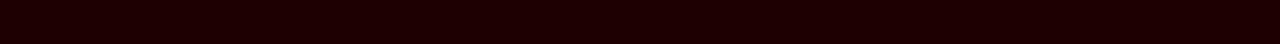
==== commit e04a078d: "Cambio css & html" ====
--- a/index.html
+++ b/index.html
@@ -4,8 +4,13 @@
     <meta charset="UTF-8" />
     <link rel="icon" type="image/svg+xml" href="/public/favicon.svg" />
     <meta name="viewport" content="width=device-width, initial-scale=1.0" />
+    <meta
+      name="description"
+      content="Welcome to Fall Sky, a short platform video game which you can play at any time and anywhere, 
+      and also the time to play would not be a problem since one could restart the game without any complications."
+    />
     <script src="/main.js" defer></script>
-    <title>Fall Sky</title>
+    <title>Fall Sky Official</title>
     <link rel="preconnect" href="https://fonts.googleapis.com" />
     <link rel="preconnect" href="https://fonts.gstatic.com" crossorigin />
     <link
@@ -45,13 +50,15 @@
                 </ul>
               </nav>
               <div class="flex-group" aria-label="social links">
-                <a href="#"
+                <a
+                  href="https://x.com/FallSkyOfficial?t=mZkFTKYR9Z1dc0MCpFw9fg&s=08"
                   ><img src="./public/assets/twitter-x1.png" alt=""
                 /></a>
-                <a href="#"
+                <a
+                  href="https://www.instagram.com/fallsky_unity?igsh=NTFkcDQ1eHdjOWR5"
                   ><img src="./public/assets/instagram1.png" alt=""
                 /></a>
-                <a href="https://www.youtube.com/embed/tgbNymZ7vqY"
+                <a href="https://www.youtube.com/@FallSkyOfficial"
                   ><img src="./public/assets/youtube1.png" alt=""
                 /></a>
               </div>
@@ -212,10 +219,10 @@
           <div class="container-frame">
             <iframe
               class="responsive-iframe"
-              src="https://www.youtube.com/embed/iT8TSgPAykI?si=81NWkIU95PFqWwWf"
+              src="https://www.youtube.com/embed/R_rfoEN7-Is?si=DxMsKhqd-ghZJhHr"
             ></iframe>
           </div>
-          <a href="#button-download"
+          <a href="./public/Videojuego/Fall Sky.zip" download
             ><button class="button" id="button-download">
               DOWNLOAD NOW
             </button></a
--- a/style.css
+++ b/style.css
@@ -147,6 +147,13 @@
   color: white;
   font-weight: 700;
   text-decoration: none;
+  transition: color 0.3s ease, color 0.3s ease, transform 0.2s ease;
+  transition-delay: 0.1s;
+}
+
+.primary-nav a:hover {
+  color: hsl(15, 100%, 50%);
+  transform: scale(1.1);
 }
 
 .logo {
@@ -351,6 +358,7 @@
 }
 #button-download {
   margin-top: 40%;
+  background: hsl(240, 100%, 50%);
 }
 .develop-p {
   margin-top: 5%;
